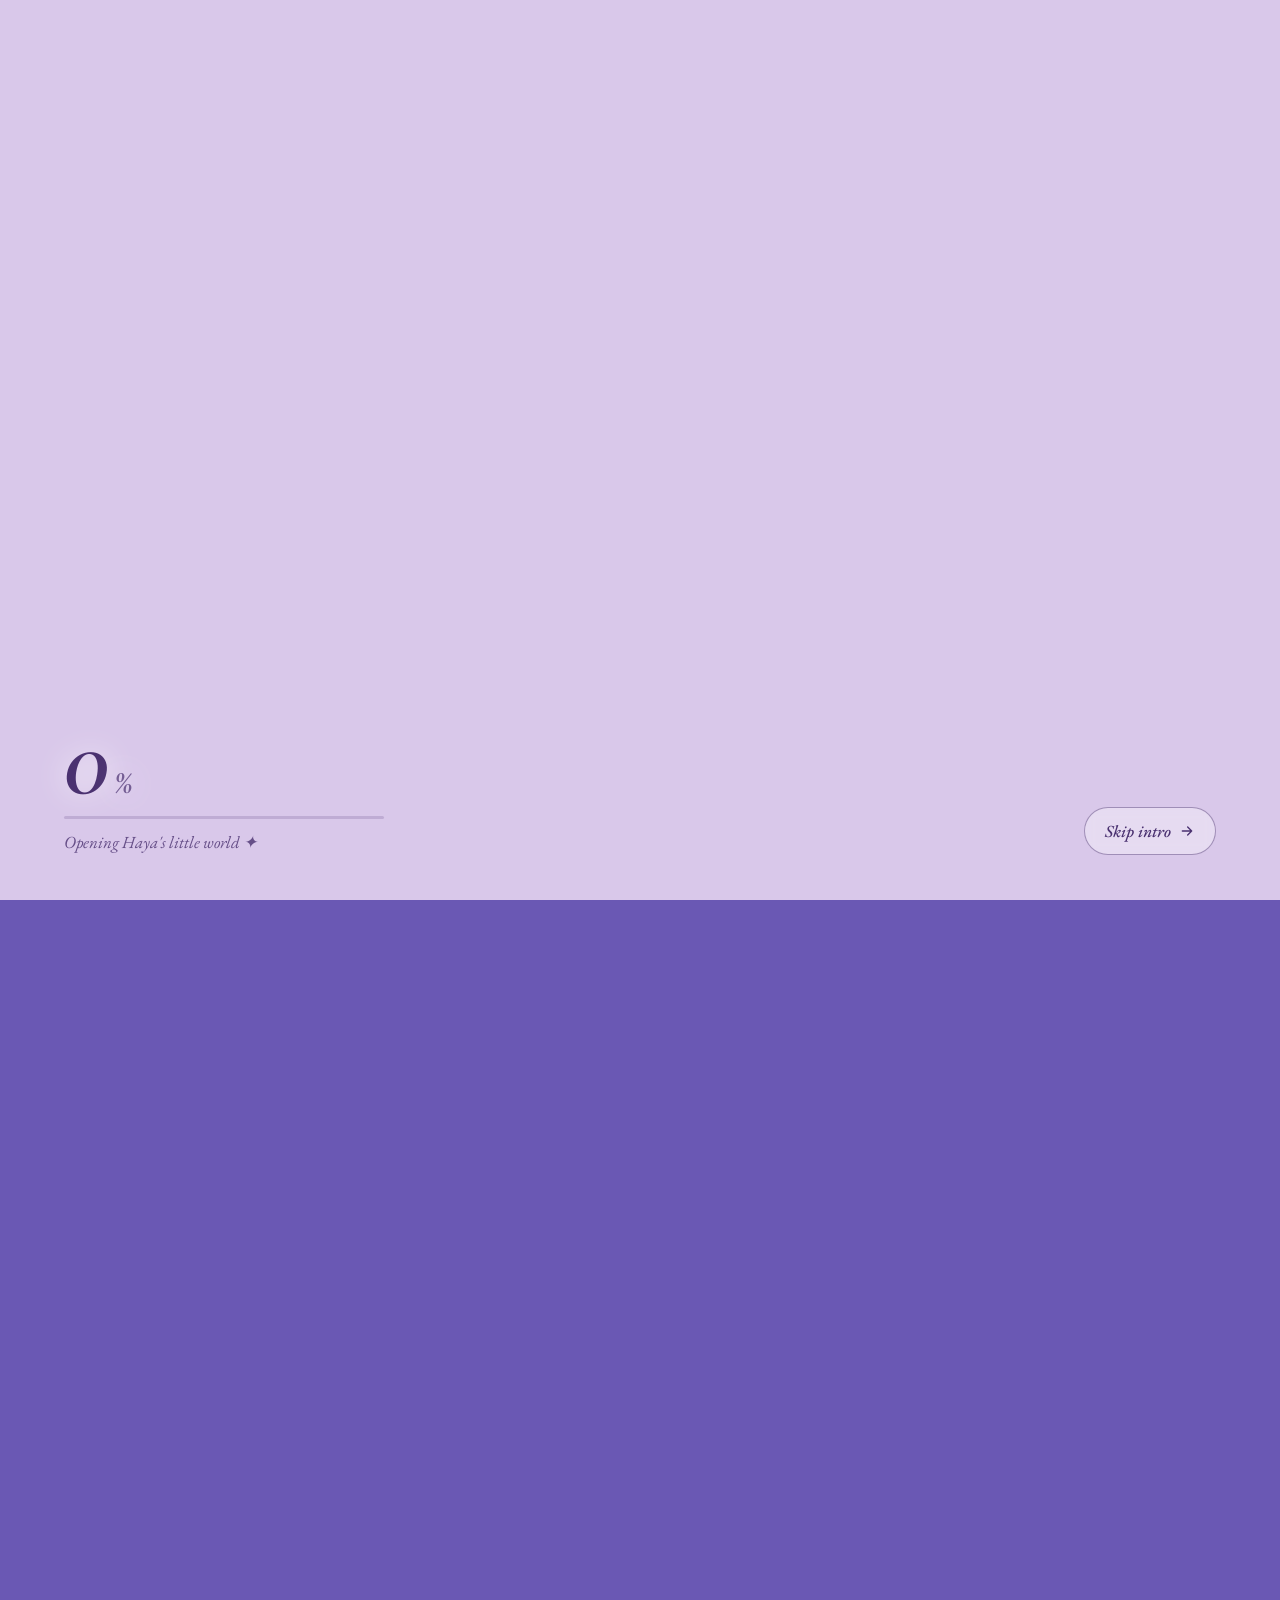
==== index.html @ 0d5bb91d "Add files via upload" ====
<!doctype html>
<html lang="en">
<head>
<meta charset="utf-8">
<meta name="viewport" content="width=device-width, initial-scale=1, viewport-fit=cover">
<title>Haya Hassan — 2D Animator & Visual Storyteller</title>
<meta name="description" content="Portfolio of Haya Hassan, a 2D animator, motion designer and visual storyteller bringing characters and stories to life.">
<meta name="theme-color" content="#6f5fb8">
<meta property="og:title" content="Haya Hassan — 2D Animator & Visual Storyteller">
<meta property="og:description" content="Bringing characters and stories to life.">
<meta property="og:image" content="./media/showreel-poster.jpg">
<link rel="icon" href="data:image/svg+xml,%3Csvg xmlns='http://www.w3.org/2000/svg' viewBox='0 0 100 100'%3E%3Cpath d='M50 4 C54 34 66 46 96 50 C66 54 54 66 50 96 C46 66 34 54 4 50 C34 46 46 34 50 4Z' fill='%236b4fb0' stroke='%23e8b878' stroke-width='5'/%3E%3C/svg%3E">
<link rel="preload" href="./fonts/cormorant-garamond-latin-600-italic.woff2" as="font" type="font/woff2" crossorigin>
<link rel="stylesheet" href="css/style.css">
<script>document.documentElement.classList.add('js');try{if(sessionStorage.getItem('hayaIris')){document.documentElement.classList.add('iris-in')}else{document.documentElement.classList.add('is-loading')}}catch(e){document.documentElement.classList.add('is-loading')}</script>
</head>
<body data-page="home">

<!-- ============ SVG sprite ============ -->
<svg width="0" height="0" style="position:absolute" aria-hidden="true">
  <defs><linearGradient id="gGold" x1="0" y1="0" x2="1" y2="1"><stop offset="0" stop-color="#fff3c9"/><stop offset=".5" stop-color="#f4c978"/><stop offset="1" stop-color="#e79bc4"/></linearGradient></defs>
  <symbol id="i-sparkle" viewBox="0 0 100 100"><path d="M42 6 C46 38 58 50 90 54 C58 58 46 70 42 102 C38 70 26 58 -6 54 C26 50 38 38 42 6Z" fill="url(#gGold)" stroke="#fff" stroke-width="3.5" stroke-linejoin="round" transform="translate(4 -4) scale(.86)"/><path d="M82 4 C83.5 16 87.5 20 100 21.5 C87.5 23 83.5 27 82 39 C80.5 27 76.5 23 64 21.5 C76.5 20 80.5 16 82 4Z" fill="url(#gGold)" stroke="#fff" stroke-width="2.4" stroke-linejoin="round" transform="translate(-8 4) scale(.7)"/><path d="M22 70 C23 78 26 81 34 82 C26 83 23 86 22 94 C21 86 18 83 10 82 C18 81 21 78 22 70Z" fill="url(#gGold)" stroke="#fff" stroke-width="2.4" stroke-linejoin="round" transform="translate(2 -6)"/></symbol>
  <symbol id="i-star4" viewBox="0 0 100 100"><path d="M50 3 C54 34 66 46 97 50 C66 54 54 66 50 97 C46 66 34 54 3 50 C34 46 46 34 50 3Z" stroke-width="5" stroke-linejoin="round"/></symbol>
  <symbol id="i-star" viewBox="0 0 100 100"><polygon points="50,8 61,38 93,38 67,57 77,89 50,70 23,89 33,57 7,38 39,38" stroke-width="6" stroke-linejoin="round"/></symbol>
  <symbol id="i-flower" viewBox="0 0 100 100"><g stroke-width="4" stroke-linejoin="round"><path d="M50 48 C38 30 40 10 50 8 C60 10 62 30 50 48Z"/><path d="M52 50 C70 38 90 40 92 50 C90 60 70 62 52 50Z"/><path d="M50 52 C62 70 60 90 50 92 C40 90 38 70 50 52Z"/><path d="M48 50 C30 62 10 60 8 50 C10 40 30 38 48 50Z"/></g><circle cx="50" cy="50" r="7" fill="#f3b3cf" stroke-width="3"/></symbol>
  <symbol id="i-arrow" viewBox="0 0 24 24"><path d="M5 12h14M13 6l6 6-6 6" fill="none" stroke="currentColor" stroke-width="2" stroke-linecap="round" stroke-linejoin="round"/></symbol>
  <symbol id="i-up" viewBox="0 0 24 24"><path d="M12 19V5M6 11l6-6 6 6" fill="none" stroke="currentColor" stroke-width="2.2" stroke-linecap="round" stroke-linejoin="round"/></symbol>
  <symbol id="i-play" viewBox="0 0 24 24"><path d="M8 5.500v13l11-6.500z" fill="currentColor"/></symbol>
  <symbol id="i-cap" viewBox="0 0 24 24"><path d="M2 9l10-5 10 5-10 5z M6 11.500V16c0 1.500 3 3 6 3s6-1.500 6-3v-4.500 M22 9v6" fill="none" stroke="currentColor" stroke-width="1.700" stroke-linejoin="round" stroke-linecap="round"/><path d="M2 9l10-5 10 5-10 5z" fill="currentColor" opacity=".9"/></symbol>
  <symbol id="i-bag" viewBox="0 0 24 24"><rect x="3" y="7" width="18" height="13" rx="2.500" fill="currentColor"/><path d="M9 7V5.500A1.500 1.500 0 0 1 10.500 4h3A1.500 1.500 0 0 1 15 5.500V7 M3 13h18" fill="none" stroke="#fcefe9" stroke-width="1.400"/></symbol>
  <symbol id="i-mail" viewBox="0 0 24 24"><rect x="3" y="5" width="18" height="14" rx="2.500" fill="currentColor"/><path d="M4 7l8 6 8-6" fill="none" stroke="#fcefe9" stroke-width="1.600" stroke-linecap="round" stroke-linejoin="round"/></symbol>
  <symbol id="i-in" viewBox="0 0 24 24"><rect x="3" y="3" width="18" height="18" rx="3.500" fill="currentColor"/><path d="M8 10.500V17M8 7.500v.1M11.500 17v-6.500M11.500 13c0-1.700 1-2.700 2.500-2.700s2.500 1 2.500 2.700V17" fill="none" stroke="#fcefe9" stroke-width="1.700" stroke-linecap="round"/></symbol>
  <symbol id="i-pin" viewBox="0 0 24 24"><path d="M12 22s7-6.300 7-12a7 7 0 0 0-14 0c0 5.700 7 12 7 12z" fill="currentColor"/><circle cx="12" cy="10" r="2.600" fill="#fcefe9"/></symbol>
  <symbol id="i-heart" viewBox="0 0 24 24"><path d="M12 20s-7.500-4.500-7.500-10A4.300 4.300 0 0 1 12 7.500 4.300 4.300 0 0 1 19.500 10c0 5.500-7.500 10-7.500 10z" fill="none" stroke="currentColor" stroke-width="1.800" stroke-linejoin="round"/></symbol>
  <!-- castle silhouette -->
  <symbol id="castle" viewBox="0 0 420 260">
    <g fill="currentColor">
      <rect x="20" y="170" width="380" height="90"/>
      <rect x="40" y="110" width="34" height="62"/><polygon points="36,112 57,60 78,112"/>
      <rect x="110" y="90" width="44" height="82"/><polygon points="104,92 132,24 160,92"/>
      <rect x="180" y="40" width="58" height="132"/><polygon points="172,42 209,-8 246,42"/><rect x="207" y="-34" width="3" height="30"/>
      <rect x="266" y="82" width="44" height="90"/><polygon points="260,84 288,20 316,84"/>
      <rect x="340" y="120" width="34" height="52"/><polygon points="336,122 357,72 378,122"/>
      <circle cx="209" cy="26" r="9" opacity=".5"/>
    </g>
    <g fill="#000" opacity=".16"><path d="M170 260v-34a22 22 0 0 1 44 0v34z"/><path d="M60 260v-26a14 14 0 0 1 28 0v26z"/><path d="M300 260v-26a14 14 0 0 1 28 0v26z"/><rect x="198" y="70" width="10" height="22" rx="5"/><rect x="124" y="120" width="10" height="20" rx="5"/><rect x="280" y="110" width="10" height="20" rx="5"/></g>
  </symbol>
  <symbol id="island" viewBox="0 0 420 220">
    <g fill="currentColor"><path d="M10 120 Q210 90 410 120 L360 150 Q320 190 270 200 Q250 214 230 210 Q210 222 190 206 Q150 200 120 160 Z"/></g>
    <g fill="#000" opacity=".12"><path d="M60 140 Q130 170 170 210 Q150 190 120 160Z"/></g>
  </symbol>
</svg>

<!-- ============ Intro loader ============ -->
<div class="iris" id="iris" aria-hidden="true"></div>
<div class="loader" id="loader" role="status" aria-live="polite">
  <canvas id="loaderCanvas" aria-hidden="true"></canvas>
  <div class="loader__ui">
    <div class="loader__count"><span id="loaderNum">0</span><small>%</small></div>
    <div class="loader__bar"><i id="loaderBar"></i></div>
    <p class="loader__hint">Opening Haya's little world ✦</p>
  </div>
  <button class="loader__skip" id="loaderSkip" type="button">Skip intro <svg width="16" height="16"><use href="#i-arrow"/></svg></button>
</div>

<!-- cursor system -->
<canvas class="fx" id="fx" aria-hidden="true"></canvas>
<div class="cur" id="cur" aria-hidden="true">
  <div class="cur__bob">
    <img class="cur__img is-on" data-s="normal" src="./cursor/normal.png" alt="">
    <img class="cur__img" data-s="hover" src="./cursor/hover.png" alt="">
    <img class="cur__img" data-s="link" src="./cursor/link.png" alt="">
    <img class="cur__img" data-s="click" src="./cursor/click.png" alt="">
  </div>
  <span class="cur__tag" id="curTag"></span>
</div>
<div class="progress" id="progress" aria-hidden="true"></div>

<!-- ============ Nav ============ -->
<header class="nav" id="nav">
  <a href="#top" class="nav__logo" data-scroll aria-label="Haya — back to top"><svg class="gem" width="26" height="26"><use href="#i-star4"/></svg>Haya<svg class="gem sm" width="12" height="12"><use href="#i-star4"/></svg></a>
  <nav class="nav__links" id="navLinks" aria-label="Main">
    <a href="#process" data-scroll>Behind the Scenes</a>
    <div class="nav__dd"><a href="#work" data-scroll>Work</a><div class="nav__sub"><a href="work.html#2d" data-iris>2D Animation</a><a href="work.html#mg" data-iris>2D / 3D Motion Graphics</a><a href="work.html#3d" data-iris>3D Animation</a><a href="work.html#story" data-iris>Storyboard</a><a href="work.html#concept" data-iris>Concept Art &amp; Illustrations</a><a href="work.html#interior" data-iris>Interior Design</a></div></div>
    <a href="#about" data-scroll>About</a>
    <a href="#skills" data-scroll>Skills</a>
    <a href="#contact" data-scroll>Contact</a>
  </nav>
  <svg class="nav__gem gem" width="30" height="30" aria-hidden="true"><use href="#i-star4"/></svg>
  <button class="nav__burger" id="burger" type="button" aria-label="Open menu" aria-expanded="false" aria-controls="navLinks"><i></i><i></i></button>
</header>

<!-- ============ Sky (page background art) ============ -->
<div class="sky" aria-hidden="true">
  <div class="sky__stars" id="skyStars"></div>
  <div class="sky__cloud c1"></div><div class="sky__cloud c2"></div><div class="sky__cloud c3"></div>
  <svg class="sky__castle k1" data-speed="0.10"><use href="#castle"/></svg>
  <svg class="sky__castle k2" data-speed="0.18"><use href="#castle"/></svg>
</div>

<main id="top">

<!-- ============ HERO ============ -->
<section class="hero" id="hero">
  <div class="hero__sky" aria-hidden="true">
    <svg class="isle i1" data-speed="0.12"><use href="#island"/></svg>
    <svg class="isle i2" data-speed="0.2"><use href="#island"/></svg>
    <svg class="isle-castle ic1" data-speed="0.12"><use href="#castle"/></svg>
  </div>
  <div class="hero__stage" id="stage">
    <canvas id="loopCanvas" aria-hidden="true"></canvas>
    <!-- orbit ring around the orb -->
    <svg class="orbit" viewBox="0 0 400 400" aria-hidden="true">
      <defs><linearGradient id="og" x1="0" x2="1"><stop offset="0" stop-color="#f7d9a6" stop-opacity="0"/><stop offset=".5" stop-color="#f7d9a6"/><stop offset="1" stop-color="#f3b3cf" stop-opacity=".2"/></linearGradient></defs>
      <g transform="rotate(-22 200 200)">
        <ellipse cx="200" cy="200" rx="190" ry="62" fill="none" stroke="url(#og)" stroke-width="2.200"/>
        <ellipse cx="200" cy="200" rx="176" ry="54" fill="none" stroke="#f7d9a6" stroke-opacity=".35" stroke-width="1"/>
        <g class="orbit__star"><use href="#i-star4" width="22" height="22" x="-11" y="-11" fill="#fff3d6" stroke="#e8b878"/><animateMotion dur="9s" repeatCount="indefinite" path="M390,200 A190,62 0 1,1 10,200 A190,62 0 1,1 390,200Z"/></g>
        <g class="orbit__star"><use href="#i-star4" width="14" height="14" x="-7" y="-7" fill="#f3b3cf" stroke="#fff"/><animateMotion dur="9s" begin="-4.5s" repeatCount="indefinite" path="M390,200 A190,62 0 1,1 10,200 A190,62 0 1,1 390,200Z"/></g>
      </g>
    </svg>
    <div class="hero__orbtext">
      <h1 class="hero__title" aria-label="Haya Hassan">
        <span class="line" aria-hidden="true"><span class="chars">Haya</span></span>
        <span class="line" aria-hidden="true"><span class="chars">Hassan</span></span>
      </h1>
      <p class="hero__role" data-hero><span>2D ANIMATION &amp;<br>VISUAL STORYTELLER</span></p>
    </div>
  </div>
  <div class="wrap hero__foot">
    <p class="hero__tag" data-hero>Bringing characters<br>and stories to life <svg class="heart" width="20" height="20"><use href="#i-heart"/></svg></p>
    <button class="btn btn--dark" id="reelBtn" data-reel type="button" data-hero data-magnetic><span class="btn__ico"><svg width="16" height="16"><use href="#i-play"/></svg></span><span>Watch My Showreel</span></button>
  </div>
</section>

<!-- ============ CLOUD PANEL: work / about / skills / process ============ -->
<div class="panel" id="panel">
<div class="panel__edge panel__edge--top" aria-hidden="true"></div>

<!-- BEHIND THE SCENES -->
<section class="sec process" id="process">
  <div class="wrap process__grid">
    <div class="compare-wrap" data-reveal="left">
      <div class="compare" id="compare" role="group" aria-label="Key drawings compared with the final animation">
        <video id="genkaVideo" src="./media/genka.mp4" muted loop playsinline preload="auto"></video>
        <video id="finalVideo" class="compare__final" src="./media/final.mp4" muted loop playsinline preload="auto" aria-hidden="true"></video>
        <span class="compare__tag l">Key drawings</span><span class="compare__tag r">Final animation</span>
        <div class="compare__handle" id="handle" role="slider" tabindex="0" aria-label="Reveal slider" aria-valuemin="0" aria-valuemax="100" aria-valuenow="50"><i></i><svg width="22" height="22" class="gem"><use href="#i-star4"/></svg></div>
      </div>
      <span class="compare__hint">Drag to compare ✦</span>
    </div>
    <div class="process__body">
      <span class="num" data-reveal>I · Process</span>
      <h2 class="h2" data-split>Behind<br>the Scenes</h2>
      <p class="note" data-reveal>From sketches<br>to final animation!</p>
      <button class="btn btn--dark" id="reelBtn2" data-reel type="button" data-reveal data-magnetic><span class="btn__ico"><svg width="16" height="16"><use href="#i-play"/></svg></span><span>Watch My Showreel</span></button>
    </div>
  </div>
</section>

<div class="divider" aria-hidden="true"><i></i><svg width="22" height="22" class="gem"><use href="#i-star4"/></svg><i></i></div>

<!-- WORKED WITH -->
<section class="logos" id="clients" aria-label="Clients and studios I have worked with">
  <p class="logos__title" data-reveal><svg class="gem" width="18" height="18"><use href="#i-star4"/></svg> Worked with <svg class="gem" width="18" height="18"><use href="#i-star4"/></svg></p>
  <div class="logos__rail" id="logoRail">
    <ul class="logos__track" id="logoTrack">
      <li class="lg"><img src="./logos/alex.webp" alt="Alexandria University" width="360" height="154"></li>
      <li class="lg lg--dark"><img src="./logos/nutshell.webp" alt="Nutshell Studios" width="350" height="94"></li>
      <li class="lg"><img src="./logos/kuwait.webp" alt="Kuwait University" width="118" height="200"></li>
      <li class="lg"><img src="./logos/eru.webp" alt="Egyptian Russian University" width="187" height="200"></li>
      <li class="lg"><img src="./logos/stc.webp" alt="stc tv" width="354" height="123"></li>
      <li class="lg"><img src="./logos/hassan.webp" alt="حسان وإخوانه" width="294" height="200"></li>
      <li class="lg lg--txt"><span>and many more</span><svg class="gem" width="20" height="20"><use href="#i-star4"/></svg></li>
    </ul>
  </div>
</section>

<!-- WORK -->
<section class="sec work" id="work">
  <div class="wrap">
    <div class="sec__head">
      <span class="num" data-reveal>II · Work</span>
      <h2 class="h2" data-split>Work</h2>
      <p class="note" data-reveal>Pick a category to explore.</p>
    </div>
    <div class="cards" id="cards"></div>
    <div class="cards__more"><a href="work.html" class="btn btn--dark" data-iris data-magnetic><span>View All Work</span><svg width="18" height="18"><use href="#i-arrow"/></svg></a></div>
  </div>
</section>

<div class="divider" aria-hidden="true"><i></i><svg width="22" height="22" class="gem"><use href="#i-star4"/></svg><i></i></div>

<!-- ABOUT -->
<section class="sec about" id="about">
  <div class="wrap about__grid">
    <div class="about__body">
      <span class="num" data-reveal>III · About</span>
      <h2 class="h2" data-split>About Me</h2>
      <p class="lead" data-reveal>Hi! I'm Haya Hassan, a 2D animator and visual storyteller based in Alexandria, Egypt. I love bringing characters, emotions, and stories to life through animation — especially children's educational animation. <svg class="heart" width="18" height="18"><use href="#i-heart"/></svg></p>
      <div class="stats" data-reveal>
        <div><b data-count="5" data-suffix="+">0</b><span>years of animation &amp; motion work</span></div>
        <div><b data-count="5">0</b><span>countries worked with</span></div>
        <div><b data-count="1" data-prefix="#">0</b><span>in my animation diploma class</span></div>
      </div>
      <a href="#contact" class="link" data-scroll data-reveal>Learn More <svg width="18" height="18"><use href="#i-arrow"/></svg></a>
    </div>
    <aside class="paper" data-reveal="right">
      <div class="paper__row"><svg width="34" height="34" class="ico"><use href="#i-cap"/></svg><div><h3>Education</h3><p>2D Animation &amp; Motion Graphics Diploma, ITI<br>B.A. Interior Architecture, Alexandria University</p></div></div>
      <div class="paper__row"><svg width="34" height="34" class="ico"><use href="#i-bag"/></svg><div><h3>Experience</h3><p>2D Animator &amp; Motion Designer<br>Egypt · KSA · UAE · Kuwait · Oman</p></div></div>
    </aside>
  </div>
</section>

<div class="divider" aria-hidden="true"><i></i><svg width="22" height="22" class="gem"><use href="#i-star4"/></svg><i></i></div>

<!-- SKILLS -->
<section class="sec skills" id="skills">
  <div class="wrap skills__grid">
    <div class="skills__list">
      <span class="num" data-reveal>IV · Skills</span>
      <h2 class="h2" data-split>Animation<br>Skills</h2>
      <ul>
        <li data-reveal><svg class="star"><use href="#i-star"/></svg>2D Character Animation</li>
        <li data-reveal><svg class="star"><use href="#i-star"/></svg>Frame-by-frame Animation</li>
        <li data-reveal><svg class="star"><use href="#i-star"/></svg>Cutout Animation</li>
        <li data-reveal><svg class="star"><use href="#i-star"/></svg>Motion Graphics</li>
        <li data-reveal><svg class="star"><use href="#i-star"/></svg>Visual Storytelling</li>
        <li data-reveal><svg class="star"><use href="#i-star"/></svg>Storyboarding</li>
      </ul>
    </div>
    <div class="soft">
      <h3 class="h3" data-reveal><svg class="gem" width="18" height="18"><use href="#i-star4"/></svg> Software Proficiency</h3>
      <div class="bar" data-pct="90" data-reveal><div><p>Toon Boom Harmony<b>0%</b></p><i><u></u></i></div></div>
      <div class="bar" data-pct="85" data-reveal><div><p>Adobe After Effects<b>0%</b></p><i><u></u></i></div></div>
      <div class="bar" data-pct="90" data-reveal><div><p>Adobe Photoshop<b>0%</b></p><i><u></u></i></div></div>
      <div class="bar" data-pct="85" data-reveal><div><p>Clip Studio Paint<b>0%</b></p><i><u></u></i></div></div>
      <div class="bar" data-pct="80" data-reveal><div><p>Moho<b>0%</b></p><i><u></u></i></div></div>
      <div class="bar" data-pct="75" data-reveal><div><p>Blender<b>0%</b></p><i><u></u></i></div></div>
      <div class="bar" data-pct="70" data-reveal><div><p>Cinema 4D<b>0%</b></p><i><u></u></i></div></div>
    </div>
  </div>
</section>

<div class="panel__edge panel__edge--bot" aria-hidden="true"></div>
</div>

<!-- ============ CONTACT ============ -->
<section class="sec contact" id="contact">
  <svg class="sky__castle k3" data-speed="0.12" aria-hidden="true"><use href="#castle"/></svg>
  <svg class="sky__castle k4" data-speed="0.2" aria-hidden="true"><use href="#castle"/></svg>
  <div class="wrap contact__grid">
    <div class="contact__body">
      <span class="num num--lt" data-reveal>V · Contact</span>
      <h2 class="h2 h2--xl" data-split>Let's Create<br>Together! <svg class="heart" width="44" height="44"><use href="#i-heart"/></svg></h2>
      <ul class="contact__list">
        <li data-reveal><svg width="24" height="24"><use href="#i-mail"/></svg><a href="mailto:hayahassanmahrous@gmail.com" id="mailLink" data-cursor="Copy">hayahassanmahrous@gmail.com</a></li>
        <li data-reveal><svg width="24" height="24"><use href="#i-in"/></svg><a href="https://www.linkedin.com/in/haya-hassan-b14b651a8/" target="_blank" rel="noopener">linkedin.com/in/haya-hassan</a></li>
        <li data-reveal><svg width="24" height="24"><use href="#i-pin"/></svg><span>Alexandria, Egypt · <em id="clock">--:--</em></span></li>
      </ul>
      <a href="mailto:hayahassanmahrous@gmail.com" class="btn btn--dark" data-reveal data-magnetic><span>Get in Touch</span><svg width="18" height="18"><use href="#i-arrow"/></svg></a>
    </div>
  </div>
  <footer class="foot">
    <div class="foot__row"><span>© 2026 Haya Hassan</span><button type="button" id="toTop" class="foot__top" aria-label="Back to top"><svg width="22" height="22"><use href="#i-up"/></svg></button></div>
  </footer>
</section>

</main>

<!-- ============ Modal ============ -->
<div class="modal" id="modal" role="dialog" aria-modal="true" aria-label="Viewer" hidden>
  <button class="modal__close" id="modalClose" type="button" aria-label="Close">✕</button>
  <div class="modal__stage" id="modalStage"></div>
  <p class="modal__cap" id="modalCap"></p>
</div>
<div class="toast" id="toast" role="status" aria-live="polite"></div>

<script src="./vendor/gsap.min.js"></script>
<script src="./vendor/ScrollTrigger.min.js"></script>
<script src="./vendor/lenis.min.js"></script>
<script src="js/data.js"></script>
<script src="js/main.js"></script>
<script src="js/music.js"></script>
</body>
</html>
---- css/style.css ----
/* ============================================================
   Haya Hassan — portfolio · celestial purple
   ============================================================ */
@font-face{font-family:"Cormorant Garamond";font-weight:500;font-style:normal;src:url(../fonts/cormorant-garamond-latin-500-normal.woff2) format("woff2");font-display:swap}
@font-face{font-family:"Cormorant Garamond";font-weight:500;font-style:italic;src:url(../fonts/cormorant-garamond-latin-500-italic.woff2) format("woff2");font-display:swap}
@font-face{font-family:"Cormorant Garamond";font-weight:600;font-style:normal;src:url(../fonts/cormorant-garamond-latin-600-normal.woff2) format("woff2");font-display:swap}
@font-face{font-family:"Cormorant Garamond";font-weight:600;font-style:italic;src:url(../fonts/cormorant-garamond-latin-600-italic.woff2) format("woff2");font-display:swap}
@font-face{font-family:"Cormorant Garamond";font-weight:700;font-style:normal;src:url(../fonts/cormorant-garamond-latin-700-normal.woff2) format("woff2");font-display:swap}
@font-face{font-family:"Cormorant Garamond";font-weight:700;font-style:italic;src:url(../fonts/cormorant-garamond-latin-700-italic.woff2) format("woff2");font-display:swap}
@font-face{font-family:"EB Garamond";font-weight:400;font-style:normal;src:url(../fonts/eb-garamond-latin-400-normal.woff2) format("woff2");font-display:swap}
@font-face{font-family:"EB Garamond";font-weight:400;font-style:italic;src:url(../fonts/eb-garamond-latin-400-italic.woff2) format("woff2");font-display:swap}
@font-face{font-family:"EB Garamond";font-weight:500;font-style:normal;src:url(../fonts/eb-garamond-latin-500-normal.woff2) format("woff2");font-display:swap}
@font-face{font-family:"EB Garamond";font-weight:500;font-style:italic;src:url(../fonts/eb-garamond-latin-500-italic.woff2) format("woff2");font-display:swap}

:root{
  --ink:#4a3170; --ink2:#6f58a3; --lav:#b9a2e8; --lav2:#e2d6f6;
  --panel:#fcefe9; --pink:#f3b3cf; --rose:#d86fa3; --gold:#e8b878; --gold2:#f7d9a6;
  --sky1:#6a58b4; --sky2:#8e77cf; --sky3:#c3a3e2; --sky4:#f0c4d8;
  --f-display:"Cormorant Garamond","Palatino Linotype",Georgia,serif;
  --f-body:"EB Garamond","Palatino Linotype",Georgia,serif;
  --ease:cubic-bezier(.22,1,.36,1);
  --gut:clamp(20px,5vw,72px);
}
*,*::before,*::after{box-sizing:border-box}
html{-webkit-text-size-adjust:100%;overflow-x:clip}
html.lenis,html.lenis body{height:auto}
.lenis.lenis-smooth{scroll-behavior:auto!important}
.lenis.lenis-stopped{overflow:hidden}
html.is-loading,html.is-loading body{overflow:hidden;height:100%}
body{position:relative;margin:0;color:var(--ink);font-family:var(--f-body);font-size:clamp(18px,1.25vw,21px);line-height:1.55;background:var(--sky1);overflow-x:clip}
/* soft film grain */
body::after{content:"";position:fixed;inset:0;z-index:90;pointer-events:none;opacity:.25;mix-blend-mode:soft-light;
  background-image:url("data:image/svg+xml;utf8,<svg xmlns='http://www.w3.org/2000/svg' width='200' height='200'><filter id='n'><feTurbulence type='fractalNoise' baseFrequency='.9' numOctaves='2' stitchTiles='stitch'/><feColorMatrix values='0 0 0 0 1  0 0 0 0 1  0 0 0 0 1  0 0 0 .5 0'/></filter><rect width='100%' height='100%' filter='url(%23n)'/></svg>")}
img{max-width:100%;display:block}
a{color:inherit}
button{font:inherit;color:inherit;background:none;border:0;padding:0;cursor:pointer}
::selection{background:var(--rose);color:#fff}
:focus-visible{outline:3px solid var(--rose);outline-offset:4px;border-radius:8px}
svg{display:block}
.wrap{width:min(1320px,100% - var(--gut)*2);margin-inline:auto;position:relative}
.gem{fill:#6b4fb0;stroke:var(--gold);stroke-width:5}
.star{fill:var(--gold);stroke:#b98649;stroke-width:5}

/* ---------------- loader ---------------- */
.loader{position:fixed;inset:0;z-index:200;background:#d9c8ea;color:var(--ink);display:grid;place-items:center;overflow:hidden}
.loader canvas{position:absolute;inset:0;width:100%;height:100%;transform-origin:50% 55%}
.loader__ui{position:absolute;left:var(--gut);bottom:clamp(24px,5vh,56px);display:grid;gap:10px;width:min(320px,60vw);transition:opacity .5s}
.loader__count{font-family:var(--f-display);font-style:italic;font-weight:600;font-size:clamp(54px,8vw,110px);line-height:.9;color:var(--ink);text-shadow:0 0 30px rgba(255,255,255,.9)}
.loader__count small{font-size:.35em;margin-left:4px;opacity:.7}
.loader__bar{height:3px;border-radius:3px;background:rgba(74,49,112,.18);overflow:hidden}
.loader__bar i{display:block;height:100%;width:0;background:linear-gradient(90deg,var(--lav),var(--gold),var(--pink))}
.loader__hint{margin:0;font-style:italic;font-size:17px;opacity:.8}
.loader__skip{position:absolute;right:var(--gut);bottom:clamp(24px,5vh,56px);display:flex;gap:8px;align-items:center;padding:10px 20px;border:1.5px solid rgba(74,49,112,.45);border-radius:99px;font-weight:500;font-style:italic;font-size:17px;backdrop-filter:blur(6px);background:rgba(255,255,255,.35);transition:.3s}
.loader__skip:hover{background:var(--ink);color:#fff}
.loader.is-playing .loader__ui{opacity:0}

/* ---------------- custom cursor (sprites from your cursor board) ---------------- */
.fx{position:fixed;inset:0;width:100%;height:100%;z-index:297;pointer-events:none;display:none}
.cur{position:fixed;left:0;top:0;z-index:300;pointer-events:none;display:none;will-change:transform}
.has-cursor .cur,.has-cursor .fx{display:block}
html.has-cursor,.has-cursor *{cursor:none!important}
.cur__bob{position:relative;width:0;height:0;animation:curbob 3.2s ease-in-out infinite}
@keyframes curbob{50%{translate:0 -4px}}
.cur__img{position:absolute;left:0;top:0;width:calc(var(--w,84px) * var(--k,1));height:auto;max-width:none;opacity:0;transform-origin:var(--hx,40%) var(--hy,50%);
  translate:calc(var(--hx,40%) * -1) calc(var(--hy,50%) * -1);scale:.7;transition:opacity .22s,scale .35s var(--ease);filter:drop-shadow(0 4px 10px rgba(80,40,160,.45))}
.cur__img.is-on{opacity:1;scale:1}
.cur__tag{position:absolute;left:34px;top:22px;padding:4px 14px;border-radius:99px;background:var(--ink);color:#fff;font-style:italic;font-size:16px;white-space:nowrap;opacity:0;scale:.6;transform-origin:left top;transition:.3s var(--ease)}
.cur__tag.is-on{opacity:1;scale:1}
.burst{position:fixed;z-index:298;pointer-events:none;width:200px;height:auto;filter:drop-shadow(0 0 10px rgba(120,80,220,.7))}
.progress{position:fixed;left:0;top:0;height:3px;width:100%;z-index:80;background:linear-gradient(90deg,var(--lav),var(--gold),var(--pink));transform-origin:left;transform:scaleX(0)}

/* ---------------- nav ---------------- */
.nav{position:fixed;z-index:70;top:14px;left:0;right:0;margin-inline:auto;width:min(1320px,100% - var(--gut)*2);display:flex;align-items:center;justify-content:space-between;gap:20px;
  padding:8px 20px;border-radius:99px;transition:transform .6s var(--ease),background .4s,box-shadow .4s,backdrop-filter .4s;color:#fff}
.nav.is-solid{background:rgba(88,66,150,.62);backdrop-filter:blur(14px) saturate(1.3);-webkit-backdrop-filter:blur(14px) saturate(1.3);box-shadow:0 10px 34px -12px rgba(40,20,90,.55),inset 0 0 0 1px rgba(255,255,255,.14)}
.nav.is-hidden{transform:translateY(-140%)}
.nav__logo{font-family:var(--f-display);font-style:italic;font-weight:600;font-size:34px;line-height:1;text-decoration:none;display:flex;align-items:center;gap:8px}
.nav__logo .gem{fill:var(--gold2);stroke:#fff;stroke-width:4;transition:rotate .8s var(--ease)}
.nav__logo:hover .gem{rotate:180deg}
.nav__logo .sm{margin-top:-14px}
.nav__links{display:flex;gap:4px;margin-left:auto}
.nav__links a{font-family:var(--f-display);font-weight:600;font-size:19px;text-decoration:none;padding:6px 16px;border-radius:99px;position:relative;transition:background .3s,color .3s}
.nav__links a::after{content:"";position:absolute;left:50%;bottom:-2px;width:5px;height:5px;margin-left:-2.500px;border-radius:50%;background:var(--gold2);scale:0;transition:scale .4s var(--ease)}
.nav__links a:hover::after,.nav__links a.is-active::after{scale:1}
.nav__gem{fill:var(--gold2);stroke:#fff;stroke-width:4;animation:spin 14s linear infinite}
@keyframes spin{to{rotate:360deg}}
.nav__burger{display:none;width:44px;height:44px;border-radius:50%;background:rgba(255,255,255,.2);place-content:center;gap:6px}
.nav__burger i{display:block;width:20px;height:2px;background:#fff;border-radius:2px;transition:.4s var(--ease)}
.nav__burger[aria-expanded=true] i:first-child{transform:translateY(4px) rotate(45deg)}
.nav__burger[aria-expanded=true] i:last-child{transform:translateY(-4px) rotate(-45deg)}

/* ---------------- sky ---------------- */
.sky{position:absolute;inset:0;z-index:-1;overflow:hidden;pointer-events:none;
  background:linear-gradient(180deg,var(--sky1) 0,#7e69c4 22%,var(--sky2) 42%,var(--sky3) 70%,var(--sky4) 100%)}
.sky__stars i{position:absolute;display:block;width:var(--s);height:var(--s);background:#fff;opacity:.0;
  clip-path:polygon(50% 0,58% 42%,100% 50%,58% 58%,50% 100%,42% 58%,0 50%,42% 42%);animation:tw var(--d) ease-in-out infinite;animation-delay:var(--dl)}
@keyframes tw{0%,100%{opacity:.05;scale:.6}50%{opacity:.95;scale:1.1}}
.sky__cloud{position:absolute;border-radius:50%;filter:blur(46px);opacity:.55;background:#f6d6ec;animation:drift 40s ease-in-out infinite alternate}
.sky__cloud.c1{width:620px;height:240px;left:-8%;top:8%}
.sky__cloud.c2{width:760px;height:260px;right:-12%;top:34%;background:#d8c4f4;animation-duration:55s}
.sky__cloud.c3{width:700px;height:260px;left:-10%;top:62%;background:#f6cfe3;animation-duration:48s}
@keyframes drift{to{translate:80px 20px}}
.sky__castle{position:absolute;color:rgba(106,84,176,.28);width:340px;height:210px}
.sky__castle.k1{left:-30px;top:900px}.sky__castle.k2{right:-40px;top:2600px;width:420px;height:260px}

/* ---------------- type / shared ---------------- */
.num{display:inline-block;font-style:italic;font-size:18px;letter-spacing:.06em;color:var(--rose);margin-bottom:2px}
.num--lt{color:var(--ink)}
.h2{font-family:var(--f-display);font-style:italic;font-weight:600;font-size:clamp(52px,7vw,104px);line-height:1;margin:0;color:var(--ink);letter-spacing:-.01em;display:flex;align-items:center;gap:.22em;flex-wrap:wrap}
.h2 .gem.lg{flex:none;width:.52em;height:.52em;margin-top:.08em;animation:spin 18s linear infinite}
.h2--xl{font-size:clamp(58px,8.2vw,124px);color:#fff;text-shadow:0 4px 30px rgba(74,49,112,.35)}
.h3{font-family:var(--f-display);font-weight:700;font-size:24px;margin:0 0 20px;color:var(--ink);display:flex;gap:8px;align-items:center}
.lead{max-width:48ch;font-size:clamp(19px,1.5vw,23px)}
.note{font-style:italic;font-size:clamp(21px,1.9vw,28px);line-height:1.25;color:var(--ink2);margin:14px 0 0;font-family:var(--f-display);font-weight:500}
.heart{display:inline-block;color:var(--rose);vertical-align:-3px}
.word{display:inline-block;will-change:transform}
.btn{display:inline-flex;align-items:center;gap:12px;font-family:var(--f-display);font-weight:700;font-size:20px;text-decoration:none;color:#fff;background:linear-gradient(180deg,#5d4296,#3f2a6d);padding:14px 30px;border-radius:99px;
  box-shadow:0 14px 28px -12px rgba(50,25,110,.8),inset 0 0 0 1px rgba(232,184,120,.55);position:relative;overflow:hidden;isolation:isolate;transition:box-shadow .4s}
.btn::before{content:"";position:absolute;inset:0;background:linear-gradient(180deg,#b685e8,#8b62d1);translate:0 101%;border-radius:50% 50% 0 0/40% 40% 0 0;transition:translate .5s var(--ease),border-radius .5s var(--ease);z-index:-1}
.btn:hover::before{translate:0 0;border-radius:0}
.btn:hover{box-shadow:0 18px 34px -10px rgba(139,98,209,.8),inset 0 0 0 1px rgba(247,217,166,.9)}
.btn svg{transition:translate .4s var(--ease)}
.btn:hover svg{translate:4px 0}
.btn__ico{display:grid;place-items:center;width:30px;height:30px;border-radius:50%;background:var(--gold);color:#3f2a6d}
.btn__ico svg{translate:1px 0}
.link{display:inline-flex;gap:8px;align-items:center;font-family:var(--f-display);font-weight:700;font-size:21px;text-decoration:none;position:relative;margin-top:20px}
.link::after{content:"";position:absolute;left:0;right:26px;bottom:-2px;height:1.5px;background:var(--ink);transform-origin:left;transition:transform .5s var(--ease)}
.link:hover::after{transform:scaleX(.25)}
.js:not(.no-gsap) [data-reveal]{opacity:0}
.js:not(.no-gsap) [data-hero]{opacity:0}

/* ---------------- hero ---------------- */
.hero{position:relative;height:100svh;min-height:600px;overflow:clip}
.hero__sky .isle{position:absolute;color:rgba(212,190,246,.55);width:260px;height:140px}
.hero__sky .i1{left:-2%;top:22%}.hero__sky .i2{left:1%;top:60%;width:160px;height:88px;color:rgba(212,190,246,.4)}
.hero__sky .isle-castle{position:absolute;left:1.5%;top:12.5%;width:170px;height:104px;color:rgba(130,104,200,.55)}
/* full-bleed stage: JS sets --ox/--oy (frame offset) and --u (1% of frame width) so the orb text tracks the art */
.hero__stage{position:absolute;inset:0;--ox:0px;--oy:0px;--u:14px}
.hero__stage canvas{position:absolute;inset:0;width:100%;height:100%}
.orbit{position:absolute;left:calc(var(--ox) + var(--u) * 33.2);top:calc(var(--oy) + var(--u) * 19.29);width:calc(var(--u) * 68);height:calc(var(--u) * 68);translate:-50% -50%;pointer-events:none;overflow:visible}
.orbit__star{filter:drop-shadow(0 0 4px rgba(255,230,170,.9))}
.hero__orbtext{position:absolute;left:calc(var(--ox) + var(--u) * 33.2);top:calc(var(--oy) + var(--u) * 19.29);translate:-50% -50%;width:calc(var(--u) * 34);text-align:center;color:#fff;z-index:3}
.hero__title{margin:0;font-family:var(--f-display);font-weight:500;font-size:calc(var(--u) * 9.4);line-height:.88;letter-spacing:-.01em;text-shadow:0 0 calc(var(--u) * .6) rgba(255,255,255,.9),0 0 calc(var(--u) * 2.4) rgba(214,160,255,.95),0 calc(var(--u) * .3) calc(var(--u) * 1.4) rgba(60,20,110,.55)}
.hero__title .line{display:block}
.hero__title .ch{display:inline-block;will-change:transform}
.hero__role{margin:calc(var(--u) * 1.4) 0 0;font-family:var(--f-display);font-weight:600;font-size:max(13px,calc(var(--u) * 1.65));letter-spacing:.14em;line-height:1.35;color:#fff;text-shadow:0 0 calc(var(--u) * 1.4) rgba(60,20,110,.8)}
.hero__foot{position:absolute;left:0;right:0;bottom:calc(clamp(70px,9vw,150px) + clamp(14px,2.4vw,40px));display:flex;align-items:center;gap:clamp(20px,3vw,48px);flex-wrap:wrap;z-index:6;margin-inline:auto}
.hero::after{content:"";position:absolute;left:0;right:0;bottom:0;height:42%;background:linear-gradient(transparent,rgba(58,34,112,.38));pointer-events:none;z-index:2}
.hero__tag{margin:0;font-family:var(--f-display);font-style:italic;font-weight:500;font-size:clamp(26px,2.8vw,40px);line-height:1.12;color:#fff;text-shadow:0 2px 20px rgba(74,49,112,.6)}
.hero__tag .heart{color:var(--pink)}

/* ---------------- cloud panel ---------------- */
.panel{position:relative;background:var(--panel);margin-top:0;z-index:4}
.panel::before{content:"";position:absolute;inset:0;pointer-events:none;
  background:radial-gradient(700px 420px at 12% 6%,rgba(226,214,246,.8),transparent 70%),radial-gradient(800px 480px at 95% 38%,rgba(243,179,207,.28),transparent 70%),radial-gradient(800px 520px at 5% 70%,rgba(226,214,246,.8),transparent 70%),radial-gradient(900px 500px at 92% 96%,rgba(243,179,207,.3),transparent 70%)}
.panel__edge{position:absolute;left:-1%;width:102%;height:clamp(70px,9vw,150px);background:url(../img/cloud-edge-a.svg) center bottom/100% 100% no-repeat;pointer-events:none}
.panel__edge--top{top:calc(clamp(70px,9vw,150px) * -1 + 1px)}
.panel__edge--bot{bottom:calc(clamp(70px,9vw,150px) * -1 + 1px);scale:-1 -1;background-image:url(../img/cloud-edge-b.svg)}
.panel>*{position:relative}
.panel>.panel__edge{position:absolute}
.sec{position:relative;padding:clamp(60px,7vw,110px) 0}
.divider{display:flex;align-items:center;gap:18px;width:min(900px,80%);margin:0 auto;opacity:.9}
.divider i{flex:1;height:1px;background:linear-gradient(90deg,transparent,var(--gold),transparent)}

/* ---------------- worked with (marquee) ---------------- */
.logos{position:relative;padding:clamp(30px,4vw,60px) 0 clamp(20px,3vw,40px);overflow:hidden}
.logos__title{display:flex;justify-content:center;align-items:center;gap:12px;margin:0 0 clamp(18px,2.4vw,34px);font-family:var(--f-display);font-style:italic;font-weight:600;font-size:clamp(26px,2.6vw,38px);color:var(--ink)}
.logos__rail{position:relative;-webkit-mask-image:linear-gradient(90deg,transparent,#000 9%,#000 91%,transparent);mask-image:linear-gradient(90deg,transparent,#000 9%,#000 91%,transparent)}
.logos__track{display:flex;gap:clamp(16px,2vw,28px);list-style:none;margin:0;padding:10px 0 18px;width:max-content;will-change:transform}
.lg{flex:none;display:grid;place-items:center;height:clamp(78px,7vw,104px);min-width:clamp(120px,11vw,170px);padding:0 clamp(18px,2vw,30px);border-radius:20px;background:#fff;
  box-shadow:0 0 0 1.5px rgba(232,184,120,.7),0 14px 24px -14px rgba(74,49,112,.5);transition:translate .5s var(--ease),box-shadow .4s}
.lg img{height:clamp(44px,4.4vw,64px);width:auto;max-width:200px;object-fit:contain;filter:grayscale(1) opacity(.72);transition:filter .5s}
.lg:hover{translate:0 -6px;box-shadow:0 0 0 1.5px var(--gold),0 22px 30px -14px rgba(111,88,163,.7)}
.lg:hover img{filter:none}
.lg--dark{background:#000;padding:0 clamp(16px,1.6vw,24px)}
.lg--dark img{filter:opacity(.85)}
.lg--txt{gap:10px;background:linear-gradient(180deg,#5d4296,#3f2a6d);color:#fff;font-family:var(--f-display);font-style:italic;font-weight:600;font-size:clamp(20px,1.8vw,26px);white-space:nowrap}
.lg--txt .gem{fill:var(--gold2);stroke:#fff;stroke-width:4}

/* ---------------- work ---------------- */
.sec__head{margin-bottom:clamp(26px,4vw,56px)}
.cards{display:grid;grid-template-columns:repeat(3,1fr);gap:clamp(22px,3vw,48px) clamp(16px,2.4vw,36px);align-items:start}
.card{display:block;text-align:left;perspective:1000px;position:relative;rotate:var(--rot,0deg);translate:var(--tx,0) var(--ty,0);transition:rotate .6s var(--ease)}
.card:nth-child(4n+1){--rot:-1.8deg}.card:nth-child(4n+2){--rot:1.6deg;--ty:clamp(10px,2.4vw,34px)}.card:nth-child(4n+3){--rot:-1deg}.card:nth-child(4n){--rot:2.2deg;--ty:clamp(6px,1.6vw,22px)}
.card:hover{rotate:0deg;z-index:5}
.card__in{display:block;position:relative;background:#fffaf6;padding:clamp(8px,1vw,12px) clamp(8px,1vw,12px) 0;border-radius:10px;
  box-shadow:0 0 0 1.5px rgba(232,184,120,.75),0 24px 40px -20px rgba(74,49,112,.55),inset 0 0 0 1px #fff;transform-style:preserve-3d;will-change:transform;transition:box-shadow .5s}
.card:hover .card__in{box-shadow:0 0 0 1.5px var(--gold),0 36px 54px -20px rgba(111,88,163,.7),inset 0 0 0 1px #fff}
.card__img{display:block;overflow:hidden;border-radius:6px;aspect-ratio:16/10;background:#d9c8ea;position:relative}
.card__img img{width:100%;height:100%;object-fit:cover;transition:transform 1.1s var(--ease)}
.card:hover .card__img img{transform:scale(1.08)}
.card__play{position:absolute;left:50%;top:50%;translate:-50% -50%;width:60px;height:60px;border-radius:50%;display:grid;place-items:center;background:rgba(74,49,112,.7);color:#fff;box-shadow:inset 0 0 0 1.5px var(--gold2);backdrop-filter:blur(4px);transition:scale .5s var(--ease),background .3s}
.card:hover .card__play{scale:1.18;background:rgba(139,98,209,.9)}
.card__cap{display:flex;gap:10px;align-items:baseline;padding:10px 4px 12px;font-family:var(--f-display);font-weight:700;font-size:clamp(18px,1.5vw,22px);color:var(--ink)}
.card__cap b{color:var(--rose);font-style:italic;font-weight:600;font-size:.85em}
.card__cap em{font-weight:500;margin-left:auto;font-size:.82em;color:var(--ink2)}
.card__desc{display:-webkit-box;padding:0 4px 14px;margin-top:-4px;font-size:16px;line-height:1.4;color:var(--ink2);-webkit-line-clamp:3;-webkit-box-orient:vertical;overflow:hidden}
.card__flower{position:absolute;right:-14px;top:-16px;width:34px;height:34px;fill:#f9d3e2;stroke:var(--rose);z-index:4;rotate:14deg;transition:rotate .8s var(--ease)}
.card:hover .card__flower{rotate:194deg}
.cards__more{display:flex;justify-content:flex-end;margin-top:clamp(30px,4vw,60px)}

/* ---------------- about ---------------- */
.about__grid{display:grid;grid-template-columns:minmax(0,.9fr) minmax(0,1.1fr);gap:clamp(20px,4vw,70px);align-items:center}
.about__art{margin:0;position:relative}
.about__art img{width:min(100%,640px);filter:drop-shadow(0 22px 28px rgba(74,49,112,.28))}
.qmark{position:absolute;left:2%;top:4%;z-index:2;display:grid;place-items:center;width:62px;height:62px;border-radius:50% 50% 50% 8px;background:#fff;border:2px solid var(--ink);font-family:var(--f-display);font-style:italic;font-weight:700;font-size:38px;color:var(--ink);rotate:-8deg;animation:bob 3.4s ease-in-out infinite}
@keyframes bob{50%{translate:0 -10px}}
.about__body .lead{margin:20px 0 26px}
.stats{display:flex;flex-wrap:wrap;gap:clamp(18px,3vw,44px)}
.stats div{display:grid;gap:0}
.stats b{font-family:var(--f-display);font-style:italic;font-weight:600;font-size:clamp(50px,5vw,76px);line-height:1;color:var(--rose)}
.stats span{font-size:16px;font-weight:500;color:var(--ink2);max-width:15ch;line-height:1.25}
.paper{grid-column:1/-1;justify-self:end;width:min(100%,540px);margin-top:-30px;padding:28px 34px;display:grid;gap:22px;position:relative;background:linear-gradient(160deg,#fff6df,#fbe7c9);border-radius:10px;rotate:1.600deg;
  box-shadow:0 24px 40px -20px rgba(74,49,112,.5),inset 0 0 0 1.5px rgba(232,184,120,.9),inset 0 0 0 6px #fff6df,inset 0 0 0 7px rgba(232,184,120,.55)}
.paper__row{display:flex;gap:18px;align-items:flex-start}
.paper .ico{color:var(--ink);flex:none;margin-top:4px}
.paper h3{margin:0;font-family:var(--f-display);font-weight:700;font-size:24px}
.paper p{margin:2px 0 0;font-size:17px;color:var(--ink2);font-weight:500;line-height:1.4}

/* ---------------- skills ---------------- */
.skills__grid{display:grid;grid-template-columns:minmax(0,.85fr) minmax(0,1fr) minmax(0,1fr);gap:clamp(20px,4vw,60px);align-items:center}
.skills__list ul{list-style:none;margin:24px 0 0;padding:0;display:grid;gap:8px}
.skills__list li{display:flex;align-items:center;gap:14px;font-family:var(--f-display);font-weight:600;font-size:clamp(20px,1.7vw,25px);width:max-content;max-width:100%;transition:translate .4s var(--ease)}
.skills__list li:hover{translate:10px 0}
.skills__list li svg{width:22px;height:22px;flex:none;transition:rotate .6s var(--ease)}
.skills__list li:hover svg{rotate:144deg}
.skills__art{margin:0;position:relative}
.skills__art img{width:min(100%,520px);margin-inline:auto;filter:drop-shadow(0 22px 28px rgba(74,49,112,.28));animation:float 5s ease-in-out infinite}
@keyframes float{50%{translate:0 -12px;rotate:-1.2deg}}
.excl{position:absolute;left:30%;top:-2%;display:flex;gap:10px;rotate:-14deg}
.excl i{display:block;width:11px;height:48px;border-radius:8px;background:var(--gold);border:2px solid #b98649;transform-origin:bottom;animation:pop 2.2s ease-in-out infinite}
.excl i:last-child{height:36px;animation-delay:.25s;rotate:18deg}
@keyframes pop{0%,60%,100%{scale:1}30%{scale:1.2}}
.bar{display:grid;grid-template-columns:44px 1fr;gap:16px;align-items:center;margin-bottom:18px}
.chip{display:grid;place-items:center;width:44px;height:44px;border-radius:11px;font-family:var(--f-display);font-weight:700;font-size:20px;color:#fff;box-shadow:0 8px 14px -8px rgba(0,0,0,.5),inset 0 0 0 1px rgba(255,255,255,.25);transition:rotate .5s var(--ease)}
.bar:hover .chip{rotate:-10deg}
.chip--ps{background:#001e36;color:#31a8ff;box-shadow:0 8px 14px -8px rgba(0,0,0,.5),inset 0 0 0 2px #31a8ff}.chip--bl{background:#265787}
.bar .app{width:44px;height:44px;object-fit:contain;border-radius:11px;filter:drop-shadow(0 6px 8px rgba(40,20,90,.35));transition:rotate .5s var(--ease)}
.bar:hover .app{rotate:-10deg}
.bar p{display:flex;justify-content:space-between;margin:0 0 5px;font-weight:500;font-size:19px;font-family:var(--f-display);font-weight:700}
.bar i{display:block;height:8px;border-radius:8px;background:rgba(74,49,112,.14);overflow:hidden}
.bar u{display:block;height:100%;border-radius:8px;background:linear-gradient(90deg,var(--lav),#7f5fc4);transform-origin:left;transform:scaleX(0);position:relative}
.bar u::after{content:"";position:absolute;inset:0;background:linear-gradient(100deg,transparent 30%,rgba(255,255,255,.7) 50%,transparent 70%);translate:-100% 0;animation:shine 3s 1.5s ease-in-out infinite}
@keyframes shine{60%,100%{translate:100% 0}}
.no-gsap .bar u{transform:scaleX(.85)}

/* ---------------- process / compare ---------------- */
.process__grid{display:grid;grid-template-columns:minmax(0,1.3fr) minmax(0,.8fr);gap:clamp(20px,4vw,70px);align-items:center}
.compare-wrap{position:relative}
.compare{position:relative;aspect-ratio:16/9;border-radius:12px;overflow:hidden;background:#fff;border:10px solid #fffaf6;box-shadow:0 0 0 1.5px var(--gold),0 36px 60px -26px rgba(74,49,112,.65);rotate:-1.500deg;touch-action:pan-y;user-select:none;-webkit-user-select:none}
.compare video,.compare canvas{position:absolute;inset:0;width:100%;height:100%;object-fit:cover}
.compare__final{clip-path:inset(0 0 0 var(--x,50%))}
.compare__tag{position:absolute;bottom:12px;padding:3px 14px;border-radius:99px;background:rgba(74,49,112,.78);color:#fff;font-style:italic;font-size:16px;z-index:3}
.compare__tag.l{left:12px}.compare__tag.r{right:12px}
.compare__handle{position:absolute;top:0;bottom:0;left:var(--x,50%);width:44px;margin-left:-22px;z-index:4;cursor:ew-resize;display:grid;place-items:center;outline-offset:-4px}
.compare__handle i{position:absolute;top:0;bottom:0;left:50%;width:2px;margin-left:-1px;background:linear-gradient(var(--gold2),#fff,var(--gold2));box-shadow:0 0 12px rgba(255,230,170,.9)}
.compare__handle svg{position:relative;width:34px;height:34px;padding:5px;border-radius:50%;background:#fff;fill:#6b4fb0;box-shadow:0 4px 14px rgba(60,30,120,.5);animation:spin 10s linear infinite}
.compare__hint{display:block;margin-top:16px;text-align:center;font-style:italic;color:var(--ink2)}
.process__body .note{margin:14px 0 26px}

/* ---------------- contact ---------------- */
.contact{padding-top:clamp(120px,15vw,240px);padding-bottom:0;overflow:clip;background:linear-gradient(180deg,transparent,rgba(111,88,163,.25) 60%,rgba(74,49,112,.55))}
.contact .sky__castle.k3{left:-2%;bottom:6%;top:auto;width:380px;height:235px;color:rgba(255,255,255,.2)}
.contact .sky__castle.k4{right:-3%;bottom:10%;top:auto;width:300px;height:186px;color:rgba(255,255,255,.18)}
.contact__grid{display:grid;grid-template-columns:minmax(0,1fr) minmax(0,1fr);gap:clamp(20px,4vw,60px);align-items:end}
.contact__body{padding-bottom:clamp(40px,7vw,100px);position:relative;z-index:2}
.contact__body::before{content:"";position:absolute;left:-14%;right:-10%;top:-14%;bottom:0;z-index:-1;border-radius:50%;background:radial-gradient(closest-side,rgba(252,239,233,.55),rgba(252,239,233,0));filter:blur(8px)}
.contact__list{list-style:none;margin:clamp(24px,3vw,44px) 0 28px;padding:0;display:grid;gap:14px}
.contact__list li{display:flex;gap:14px;align-items:center;font-weight:500;font-size:clamp(19px,1.6vw,24px);color:#fff}
.contact__list svg{color:var(--gold2);flex:none}
.contact__list a{text-decoration:none;background:linear-gradient(var(--gold2),var(--gold2)) 0 100%/0 2px no-repeat;transition:background-size .5s var(--ease);overflow-wrap:anywhere}
.contact__list a:hover{background-size:100% 2px}
.contact__list em{font-style:italic;color:var(--gold2)}
.contact__art{margin:0;justify-self:end;position:relative;z-index:2}
.contact__art img{width:min(100%,700px);filter:drop-shadow(0 22px 28px rgba(40,20,90,.4))}
.foot{position:relative;z-index:3;padding:20px 0 26px;color:#fff}
.foot__row{width:min(1320px,100% - var(--gut)*2);margin:0 auto;display:flex;justify-content:space-between;align-items:center;gap:16px;font-style:italic;font-size:18px;flex-wrap:wrap;border-top:1px solid rgba(255,255,255,.25);padding-top:18px}
.foot__top{width:52px;height:52px;border-radius:50%;background:linear-gradient(180deg,#5d4296,#3f2a6d);color:#fff;display:grid;place-items:center;box-shadow:inset 0 0 0 1.5px var(--gold),0 10px 20px -8px rgba(30,10,80,.7);transition:translate .4s var(--ease),background .3s}
.foot__top:hover{translate:0 -6px}

/* ---------------- modal / toast ---------------- */
.modal{position:fixed;inset:0;z-index:250;display:grid;place-items:center;align-content:center;gap:14px;background:rgba(36,20,70,.92);backdrop-filter:blur(10px);padding:clamp(16px,4vw,56px);opacity:0;transition:opacity .4s}
.modal[hidden]{display:none}
.modal.is-open{opacity:1}
.modal__stage{width:min(1200px,100%);aspect-ratio:16/9;max-height:78vh;border-radius:14px;overflow:hidden;background:#000;box-shadow:0 0 0 1.5px var(--gold),0 40px 80px -20px rgba(0,0,0,.7);scale:.94;transition:scale .6s var(--ease)}
.modal.is-open .modal__stage{scale:1}
.modal__stage canvas,.modal__stage img,.modal__stage video,.modal__stage iframe{width:100%;height:100%;object-fit:contain;border:0;display:block}
.modal__cap{margin:0;font-style:italic;font-size:20px;color:#fff;text-align:center}
.modal__desc{display:block;max-width:70ch;margin:8px auto 0;font-size:18px;opacity:.85;font-style:normal}
.modal__close{position:absolute;right:clamp(16px,3vw,36px);top:clamp(16px,3vw,36px);width:52px;height:52px;border-radius:50%;background:#fff;color:var(--ink);font-size:20px;font-weight:700;transition:rotate .5s var(--ease),background .3s}
.modal__close:hover{rotate:90deg;background:var(--gold2)}
.toast{position:fixed;left:50%;bottom:28px;translate:-50% 30px;opacity:0;z-index:260;background:var(--ink);color:#fff;padding:12px 24px;border-radius:99px;font-style:italic;font-size:18px;pointer-events:none;transition:.5s var(--ease);box-shadow:inset 0 0 0 1px var(--gold)}
.toast.is-on{translate:-50% 0;opacity:1}

/* ---------------- responsive ---------------- */
@media (max-width:1000px){
  .skills__grid{grid-template-columns:1fr 1fr}
  .soft{grid-column:1/-1}
  .about__grid{grid-template-columns:1fr}
  .paper{justify-self:center;margin-top:10px}
  .process__grid,.contact__grid{grid-template-columns:1fr}
  .contact__art{justify-self:center;order:-1}
  .cards{grid-template-columns:repeat(2,1fr)}
}
@media (max-width:820px){
  .nav__burger{display:grid}
  .nav__gem{display:none}
  .nav__links{position:fixed;inset:0;z-index:-1;flex-direction:column;justify-content:center;align-items:center;gap:6px;margin:0;background:linear-gradient(180deg,#5a449f,#9a7fd4 70%,#e8b9d3);clip-path:circle(0 at calc(100% - 36px) 36px);transition:clip-path .8s var(--ease);pointer-events:none}
  .nav__links.is-open{clip-path:circle(150% at calc(100% - 36px) 36px);pointer-events:auto}
  .nav__links a{font-style:italic;font-size:42px;padding:6px 20px}
  .nav{justify-content:space-between}
  .hero{height:auto;min-height:0}
  .hero__stage{position:relative;inset:auto;height:74svh;min-height:520px;max-height:700px}
  .hero::after{display:none}
  #loopCanvas{-webkit-mask-image:linear-gradient(#000 86%,transparent);mask-image:linear-gradient(#000 86%,transparent)}
  .hero__foot{position:relative;left:auto;right:auto;bottom:auto;flex-direction:column;align-items:flex-start;gap:16px;margin-top:-20px;padding-bottom:clamp(90px,22vw,140px)}
  .skills__grid{grid-template-columns:1fr}
  .skills__art{order:-1}
  .compare{border-width:6px}
}
@media (max-width:560px){
  .cards{grid-template-columns:1fr}
  .stats span{max-width:12ch}
  .loader__ui{width:50vw}
  .foot__row{justify-content:center;text-align:center}
}
@media (prefers-reduced-motion:reduce){
  *,*::before,*::after{animation-duration:.001ms!important;animation-iteration-count:1!important;transition-duration:.001ms!important}
}




/* ---------------- page iris transition ---------------- */
.iris{position:fixed;inset:0;z-index:500;pointer-events:none;background:radial-gradient(120% 90% at 30% 20%,#8e77cf,#5a449f 55%,#3f2a6d);clip-path:circle(0% at 50% 50%)}
html.iris-in .iris{clip-path:circle(150% at 50% 50%)}
.iris::after{content:"";position:absolute;left:50%;top:50%;width:64px;height:64px;margin:-32px 0 0 -32px;background:var(--gold2);clip-path:polygon(50% 0,58% 42%,100% 50%,58% 58%,50% 100%,42% 58%,0 50%,42% 42%);animation:spin 3s linear infinite}

/* ---------------- work page ---------------- */
.page-work .sky__castle.k1{top:700px}
.wk-hero{position:relative;padding:clamp(120px,14vw,190px) 0 clamp(10px,2vw,30px);color:#fff}
.wk-hero .h2{color:#fff;text-shadow:0 4px 30px rgba(74,49,112,.4)}
.wk-hero .h2 .gem.lg{fill:var(--gold2);stroke:#fff}
.wk-hero .num{color:var(--gold2)}
.wk-hero .note{color:#fff;max-width:34ch;text-shadow:0 2px 16px rgba(74,49,112,.5)}
.wk-back{display:flex;width:max-content;align-items:center;gap:10px;margin-bottom:22px;font-family:var(--f-display);font-weight:700;font-size:20px;text-decoration:none;color:#fff}
.wk-back svg{rotate:180deg;transition:translate .4s var(--ease)}
.wk-back:hover svg{translate:-5px 0}
.wk-panel{margin-top:clamp(70px,9vw,150px)}
.wk-panel .sec{padding-top:clamp(40px,5vw,80px)}
.wk-cta{display:flex;flex-wrap:wrap;gap:16px;justify-content:space-between;align-items:center;margin-top:clamp(40px,5vw,80px)}
.wk-cta .btn--ghost{background:none;color:var(--ink);box-shadow:inset 0 0 0 1.5px var(--ink2)}
.wk-cta .btn--ghost:hover{color:#fff}
.page-work .foot{background:linear-gradient(180deg,transparent,rgba(74,49,112,.55))}

/* ---------------- menu: nav dropdown ---------------- */
.nav__dd{position:relative;display:flex}
.nav__sub{position:absolute;left:50%;top:100%;translate:-50% 8px;min-width:210px;padding:10px;border-radius:20px;display:grid;gap:2px;background:rgba(74,49,112,.92);backdrop-filter:blur(14px);box-shadow:0 20px 40px -14px rgba(30,10,80,.6),inset 0 0 0 1px rgba(232,184,120,.5);opacity:0;pointer-events:none;transform:translateY(-6px);transition:.35s var(--ease)}
.nav__dd:hover .nav__sub,.nav__dd:focus-within .nav__sub{opacity:1;pointer-events:auto;transform:none}
.nav__sub a{font-size:18px!important;white-space:nowrap;text-align:left}
.nav__sub a:hover{background:rgba(255,255,255,.14)}
.nav__sub a::after{display:none}

/* ---------------- Selected Work menu tiles ---------------- */
.cats{display:grid;grid-template-columns:repeat(3,1fr);gap:clamp(20px,3vw,44px)}
.cat{display:block;perspective:1000px;position:relative;text-decoration:none;color:inherit;rotate:var(--r,0deg);transition:rotate .6s var(--ease)}
.cat:nth-child(1){--r:-1.6deg}.cat:nth-child(2){--r:1.2deg;translate:0 clamp(8px,2vw,28px)}.cat:nth-child(3){--r:-1deg}
.cat:hover{rotate:0deg;z-index:5}
.cat__in{display:block;position:relative;background:#fffaf6;padding:clamp(10px,1.2vw,14px);border-radius:14px;box-shadow:0 0 0 1.5px rgba(232,184,120,.75),0 26px 44px -20px rgba(74,49,112,.55),inset 0 0 0 1px #fff;transform-style:preserve-3d;will-change:transform}
.cat__img{display:block;position:relative;overflow:hidden;border-radius:8px;aspect-ratio:4/3;background:#d9c8ea}
.cat__img img{width:100%;height:100%;object-fit:cover;transition:transform 1.1s var(--ease)}
.cat:hover .cat__img img{transform:scale(1.08)}
.cat__cap{display:flex;gap:10px;align-items:baseline;padding:14px 4px 2px;font-family:var(--f-display);font-weight:700;font-size:clamp(24px,2.2vw,32px);color:var(--ink)}
.cat__cap b{color:var(--rose);font-style:italic;font-weight:600;font-size:.6em}
.cat__cap em{margin-left:auto;font-weight:500;font-size:.5em;color:var(--ink2)}
.cat__blurb{display:block;padding:0 4px 8px;font-size:17px;color:var(--ink2);font-style:italic}
.cat.is-soon .cat__img img{filter:saturate(.55) brightness(1.05) blur(1.5px)}
.cat__soon{position:absolute;inset:auto auto 12px 12px;padding:3px 14px;border-radius:99px;background:rgba(74,49,112,.82);color:#fff;font-size:16px}
.cat .card__flower{right:-12px;top:-14px}
.cat:hover .card__flower{rotate:194deg}

/* ---------------- work page tabs ---------------- */
.tabs{display:flex;flex-wrap:wrap;gap:10px;margin-bottom:clamp(28px,4vw,52px)}
.tabs button{display:inline-flex;align-items:flex-start;gap:4px;padding:10px 24px;border-radius:99px;font-family:var(--f-display);font-weight:700;font-size:clamp(19px,1.6vw,23px);color:var(--ink);background:rgba(255,250,246,.8);box-shadow:inset 0 0 0 1.5px rgba(232,184,120,.75);transition:background .35s,color .35s,translate .4s var(--ease)}
.tabs button sup{font-size:.58em;font-style:italic;color:var(--rose);margin-top:2px}
.tabs button:hover{translate:0 -3px;background:#fff}
.tabs button.is-on{background:linear-gradient(180deg,#5d4296,#3f2a6d);color:#fff;box-shadow:inset 0 0 0 1.5px var(--gold)}
.tabs button.is-on sup{color:var(--gold2)}
.empty{grid-column:1/-1;display:flex;gap:14px;align-items:center;justify-content:center;padding:clamp(40px,7vw,100px) 0;font-family:var(--f-display);font-style:italic;font-weight:600;font-size:clamp(24px,2.4vw,34px);color:var(--ink2);margin:0}
@media (max-width:1000px){.cats{grid-template-columns:repeat(2,1fr)}}
@media (max-width:820px){.nav__dd{flex-direction:column;align-items:center}.nav__sub{position:static;translate:none;opacity:1;pointer-events:auto;transform:none;background:none;box-shadow:none;display:flex;gap:14px;padding:0 0 8px;min-width:0}.nav__sub a{font-size:22px!important}}
@media (max-width:560px){.cats{grid-template-columns:1fr}.cat:nth-child(2){translate:none}}



.cat:nth-child(3n+1){--r:-1.6deg}.cat:nth-child(3n+2){--r:1.2deg;translate:0 clamp(8px,2vw,28px)}.cat:nth-child(3n){--r:-1deg}
.nav__sub{min-width:240px}
@media (max-width:820px){.nav__sub{flex-wrap:wrap;justify-content:center;max-width:92vw;gap:4px 12px}.nav__sub a{font-size:19px!important;padding:2px 10px}.nav__links a{font-size:34px}}
@media (max-width:560px){.cat:nth-child(3n+2){translate:none}}

.h2 .spark{flex:none;width:.64em;height:.64em;margin-top:.02em;overflow:visible;filter:drop-shadow(0 4px 8px rgba(232,155,196,.55));animation:sparkle 5s ease-in-out infinite}
@keyframes sparkle{0%,100%{rotate:-6deg;scale:1}50%{rotate:8deg;scale:1.08}}
.wk-hero .h2 .spark{filter:drop-shadow(0 4px 14px rgba(255,226,160,.7))}
.compare__final{position:absolute;inset:0;width:100%;height:100%;object-fit:cover}

.modal__stage.is-img{aspect-ratio:auto;width:auto;max-width:94vw;max-height:84vh;background:none;box-shadow:none;overflow:visible}
.modal__stage.is-img img{width:auto;height:auto;max-width:94vw;max-height:84vh;border-radius:14px;box-shadow:0 0 0 1.5px var(--gold),0 30px 80px -20px rgba(20,8,60,.7);background:#fff}
.card.is-photo .card__play{display:none}

/* loading placeholders (shimmer) — replaced by the real Vimeo/YouTube thumbnail when it arrives */
.card__img .ph,.cat__img .ph{position:absolute;inset:0;display:grid;place-items:center;color:rgba(255,255,255,.9);
  background:linear-gradient(110deg,#cdb8ea 30%,#e9d9f5 48%,#f6e6ee 52%,#cdb8ea 70%) 0 0/250% 100%;animation:shimmer 1.6s linear infinite}
.card__img .ph svg{filter:drop-shadow(0 2px 6px rgba(74,49,112,.4));opacity:.85}
.cat__img .ph b{font-family:var(--f-display);font-style:italic;font-weight:600;font-size:clamp(34px,4vw,60px);color:#fff;text-shadow:0 3px 18px rgba(74,49,112,.45)}
.card__img img,.cat__img img{position:relative;opacity:0;transition:opacity .6s,transform 1.1s var(--ease)}
.card__img.is-ready img,.cat__img.is-ready img{opacity:1}
.card__img.is-ready .ph,.cat__img.is-ready .ph{opacity:0;transition:opacity .6s}
.card__img.is-empty .ph,.cat__img.is-empty .ph{animation:none;background:linear-gradient(150deg,#b9a1e0,#e7c4de)}
.card__img img:not([src]),.cat__img img:not([src]){visibility:hidden}
.card.is-photo .card__play{display:none}
@keyframes shimmer{to{background-position:-250% 0}}
.cat.is-soon .cat__img img{filter:none}

/* section-title ornament: animated gold line + star */
.orn{flex:none;display:inline-block;width:1.5em;height:.75em;position:relative;filter:drop-shadow(0 3px 8px rgba(232,155,196,.5))}
.orn svg{width:100%;height:100%;overflow:visible;display:block}
.orn .ln{stroke:#e8b878;stroke-width:2.4;stroke-linecap:round;fill:none;stroke-dasharray:30;animation:ornLine 3.4s ease-in-out infinite}
.orn .ln.r{animation-delay:.25s}
.orn .st{transform-box:fill-box;transform-origin:center;fill:#fff;stroke:#6b4fb0;stroke-width:2.2;stroke-linejoin:round;animation:ornStar 3.4s ease-in-out infinite}
.orn .dt{fill:#e79bc4;transform-box:fill-box;transform-origin:center;animation:ornDot 3.4s ease-in-out infinite}
.orn .dt.b{fill:#f4c978;animation-delay:1.1s}
@keyframes ornLine{0%{stroke-dashoffset:30}35%,75%{stroke-dashoffset:0}100%{stroke-dashoffset:-30}}
@keyframes ornStar{0%{transform:scale(.3) rotate(-120deg)}30%{transform:scale(1.12) rotate(0)}45%{transform:scale(1)}70%{transform:scale(1.08) rotate(0)}100%{transform:scale(.3) rotate(120deg)}}
@keyframes ornDot{0%,25%{opacity:0;transform:scale(0)}45%{opacity:1;transform:scale(1.4)}70%{opacity:0;transform:scale(.4) translateY(-6px)}100%{opacity:0}}
.process__body .btn{margin:0 12px 12px 0}
@media (prefers-reduced-motion:reduce){.orn *{animation:none!important}}

.contact--min{padding-top:clamp(60px,7vw,110px)}

.compare iframe{position:absolute;inset:0;width:100%;height:100%;border:0;pointer-events:none;background:#fff}
.compare iframe.compare__final{clip-path:inset(0 0 0 var(--x,50%))}

/* music button */
.snd{position:fixed;left:clamp(14px,2vw,28px);bottom:clamp(14px,2vw,28px);z-index:60;width:52px;height:52px;border-radius:50%;display:flex;gap:3px;align-items:center;justify-content:center;background:linear-gradient(180deg,#8d70c8,#5d4296);box-shadow:inset 0 0 0 1.5px var(--gold),0 10px 24px -8px rgba(40,20,90,.65);cursor:pointer;transition:transform .35s var(--ease)}
.snd:hover{transform:scale(1.08)}
.snd i{display:block;width:3.5px;height:6px;border-radius:3px;background:#fff;opacity:.85;transition:height .3s}
.snd.is-on i{animation:eq 1s ease-in-out infinite}
.snd.is-on i:nth-child(2){animation-delay:-.3s}.snd.is-on i:nth-child(3){animation-delay:-.6s}.snd.is-on i:nth-child(4){animation-delay:-.15s}
@keyframes eq{0%,100%{height:6px}50%{height:22px}}
.snd:not(.is-on)::after{content:"";position:absolute;width:30px;height:2px;background:#fff;border-radius:2px;rotate:-45deg;box-shadow:0 0 0 1.5px #5d4296}
body:has(.modal.is-open) .snd{opacity:0;pointer-events:none}
@media (prefers-reduced-motion:reduce){.snd.is-on i{animation:none;height:14px}}
.foot__row>span:first-child{margin-left:70px}@media(max-width:700px){.foot__row>span:first-child{margin-left:0}}

/* text-only About / Skills / Contact (no pictures) */
.about__grid{grid-template-columns:minmax(0,1.15fr) minmax(0,.85fr)}
.skills__grid{grid-template-columns:minmax(0,1fr) minmax(0,1fr);align-items:start}
.contact__grid{grid-template-columns:1fr}
.bar{grid-template-columns:1fr}
@media (max-width:900px){.about__grid,.skills__grid{grid-template-columns:1fr}}
.about__grid .paper{grid-row:1;grid-column:2;margin:0;align-self:center}@media(max-width:900px){.about__grid .paper{grid-row:auto;grid-column:auto}}

.snd{z-index:99999}
.snd__tip{position:absolute;left:62px;white-space:nowrap;padding:7px 14px;border-radius:99px;background:#fff;color:#4a3170;font:italic 600 17px/1 var(--f-display,serif);box-shadow:0 8px 20px -8px rgba(40,20,90,.5);opacity:0;pointer-events:none;transform:translateX(-8px);transition:.4s}
.snd.need .snd__tip{opacity:1;transform:none}
.snd.need{animation:sndPulse 1.6s ease-in-out infinite}
@keyframes sndPulse{0%,100%{box-shadow:inset 0 0 0 1.5px var(--gold),0 0 0 0 rgba(255,214,150,.7)}50%{box-shadow:inset 0 0 0 1.5px var(--gold),0 0 0 14px rgba(255,214,150,0)}}

/* "Enter" gate (only shown when the browser blocks autoplay sound) */
.loader__enter{position:absolute;left:50%;top:62%;translate:-50% 0;z-index:5;display:flex;flex-direction:column;align-items:center;gap:2px;padding:16px 46px;border-radius:99px;font-family:var(--f-display);font-style:italic;font-weight:700;font-size:30px;color:#fff;background:linear-gradient(180deg,#8d70c8,#5d4296);box-shadow:inset 0 0 0 1.5px var(--gold),0 14px 34px -10px rgba(40,20,90,.7);cursor:pointer;animation:enterPulse 1.8s ease-in-out infinite}
.loader__enter svg{position:absolute;right:18px;top:16px;width:16px;height:16px;fill:#ffe9b8}
.loader__enter small{font-size:15px;font-weight:500;opacity:.85}
@keyframes enterPulse{0%,100%{box-shadow:inset 0 0 0 1.5px var(--gold),0 14px 34px -10px rgba(40,20,90,.7),0 0 0 0 rgba(255,214,150,.7)}50%{box-shadow:inset 0 0 0 1.5px var(--gold),0 14px 34px -10px rgba(40,20,90,.7),0 0 0 18px rgba(255,214,150,0)}}

/* during the intro the sound button sits next to 'Skip intro' */
html.is-loading .snd{left:auto;right:calc(clamp(14px,2vw,28px) + 160px);bottom:clamp(14px,2vw,28px)}
html.is-loading .snd__tip{left:auto;right:62px}
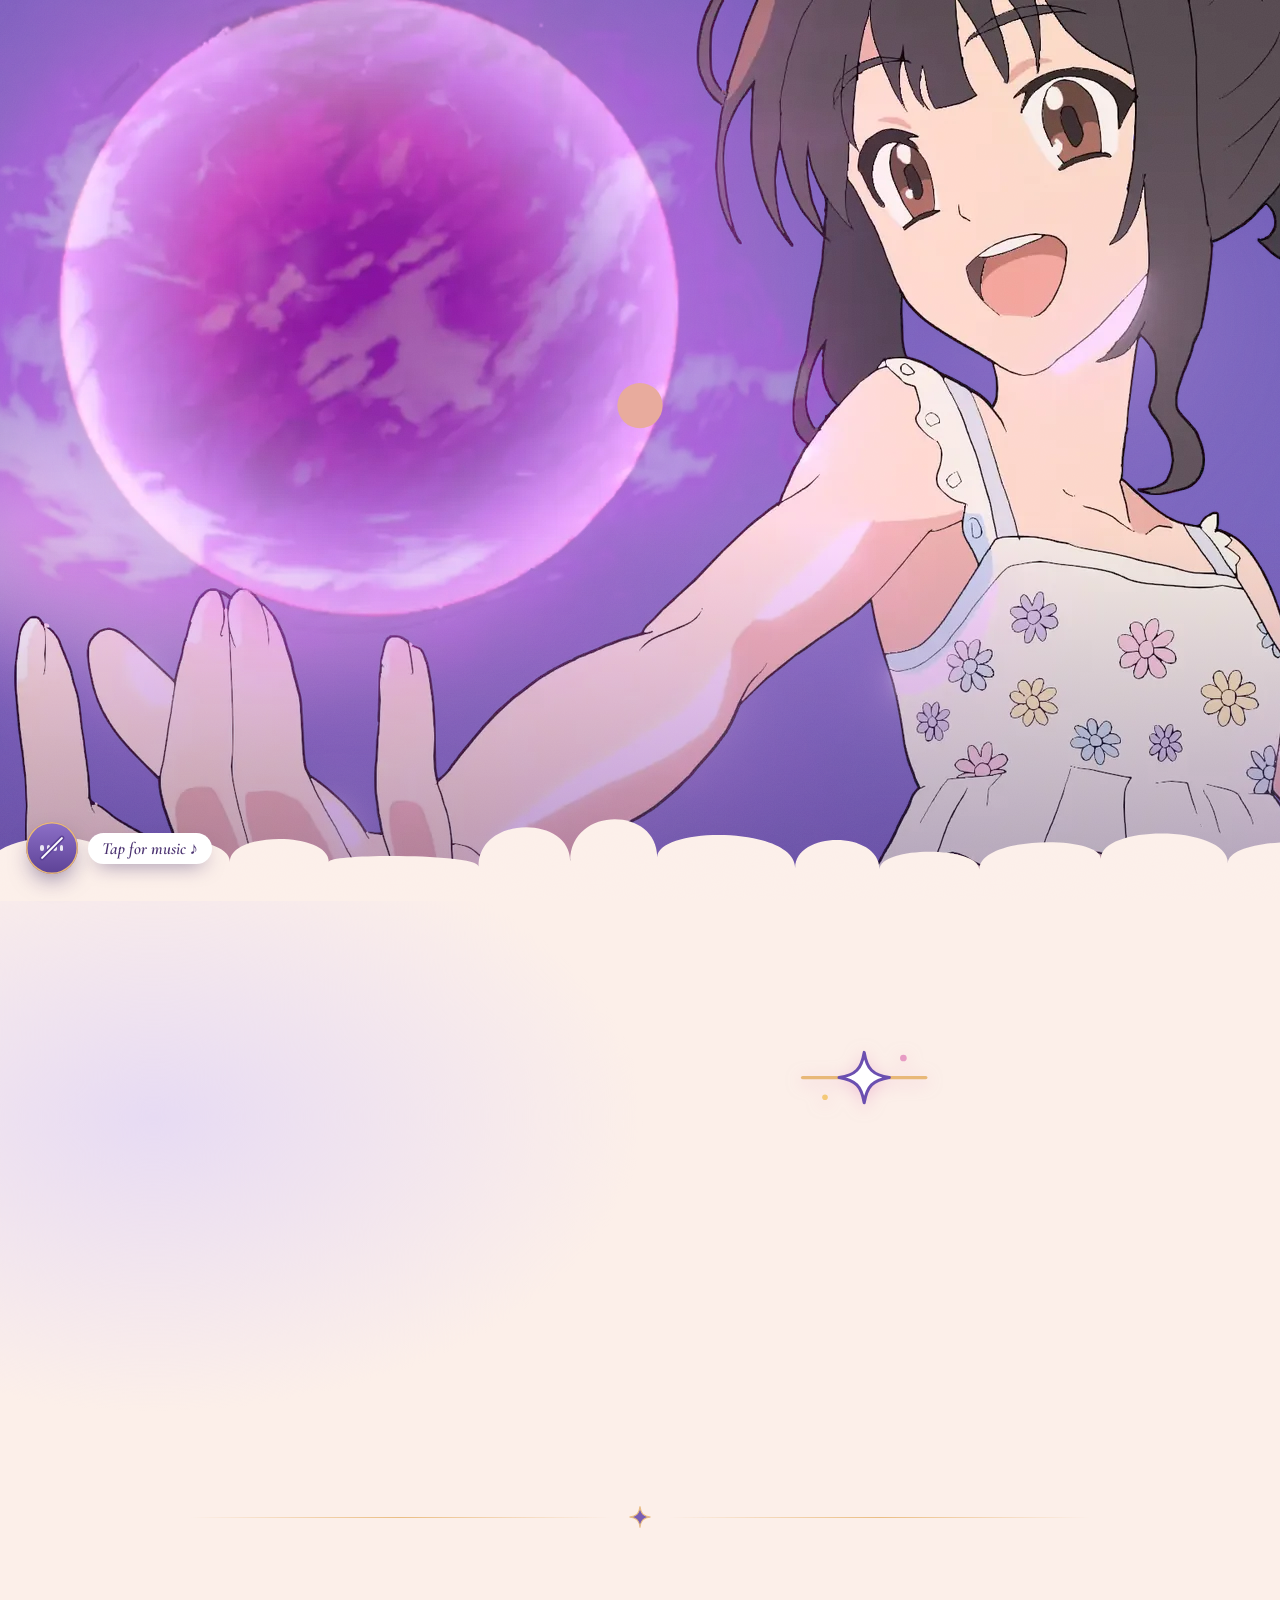
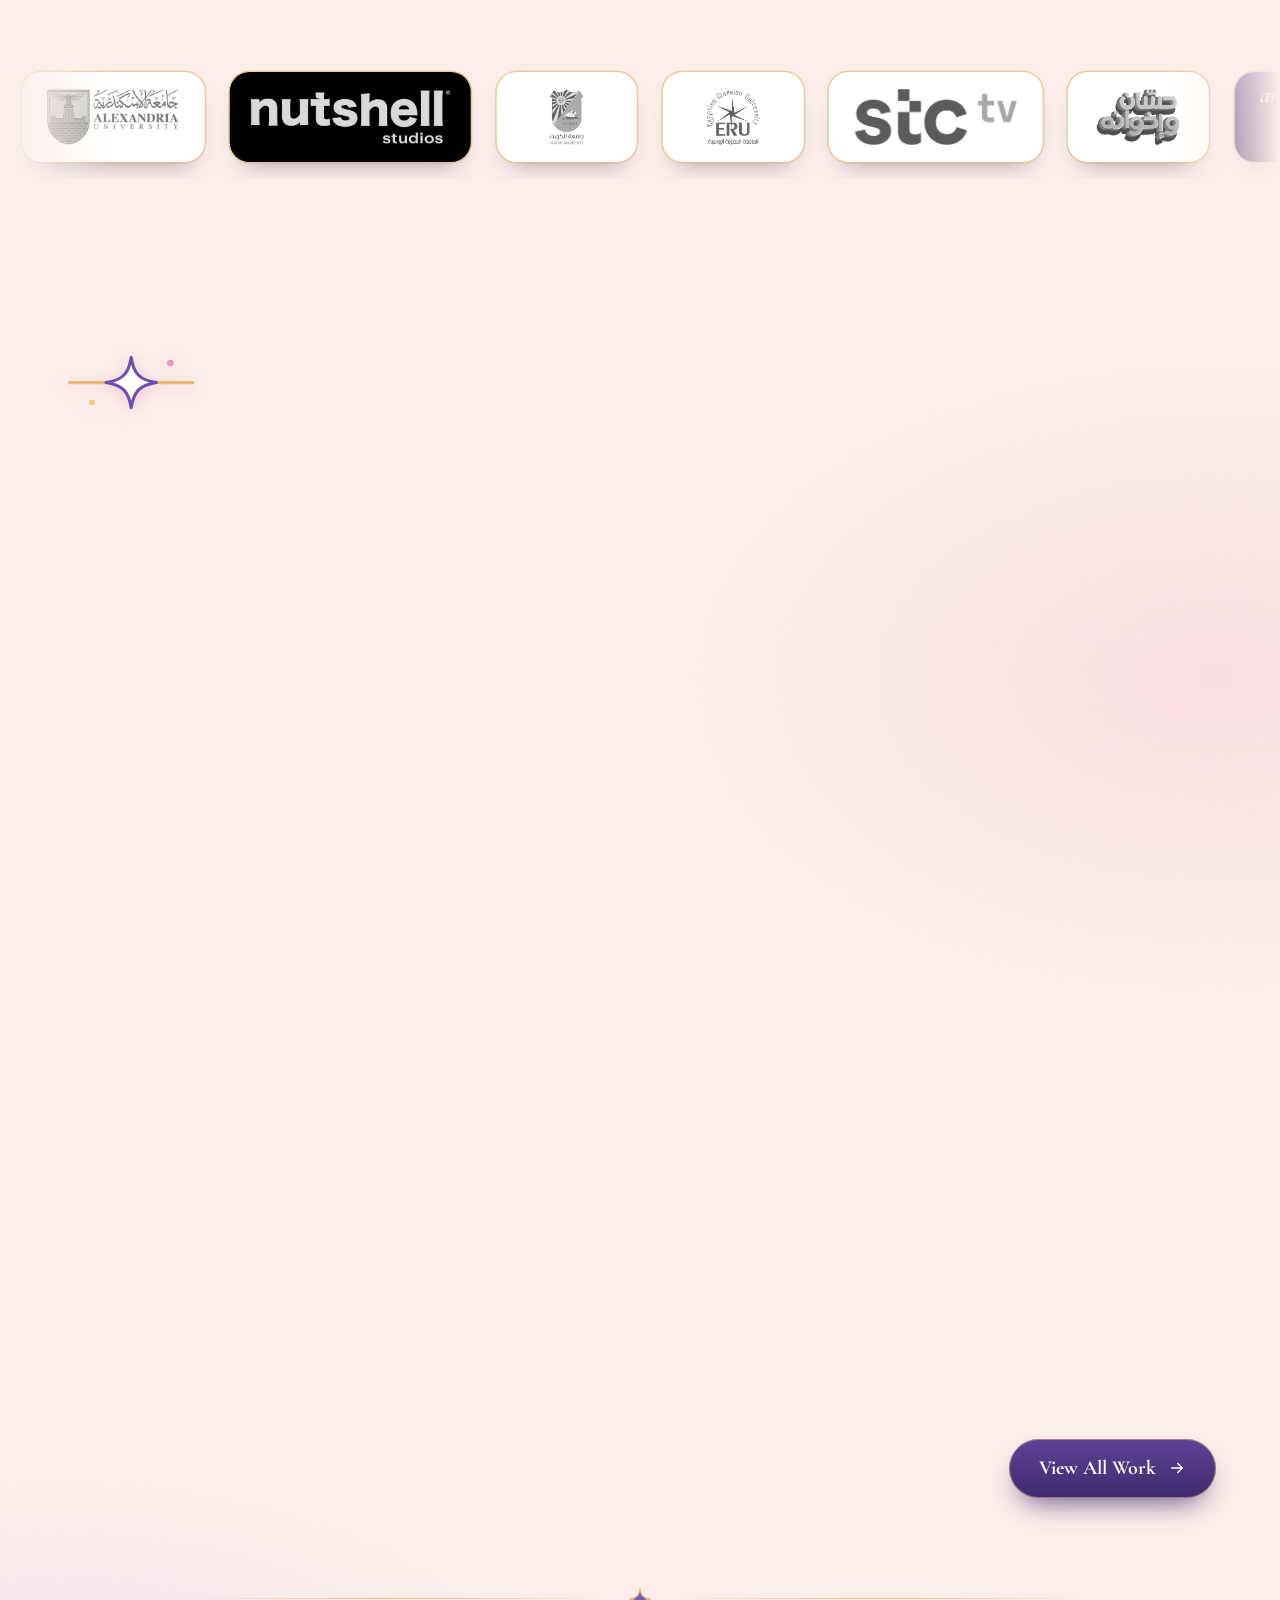
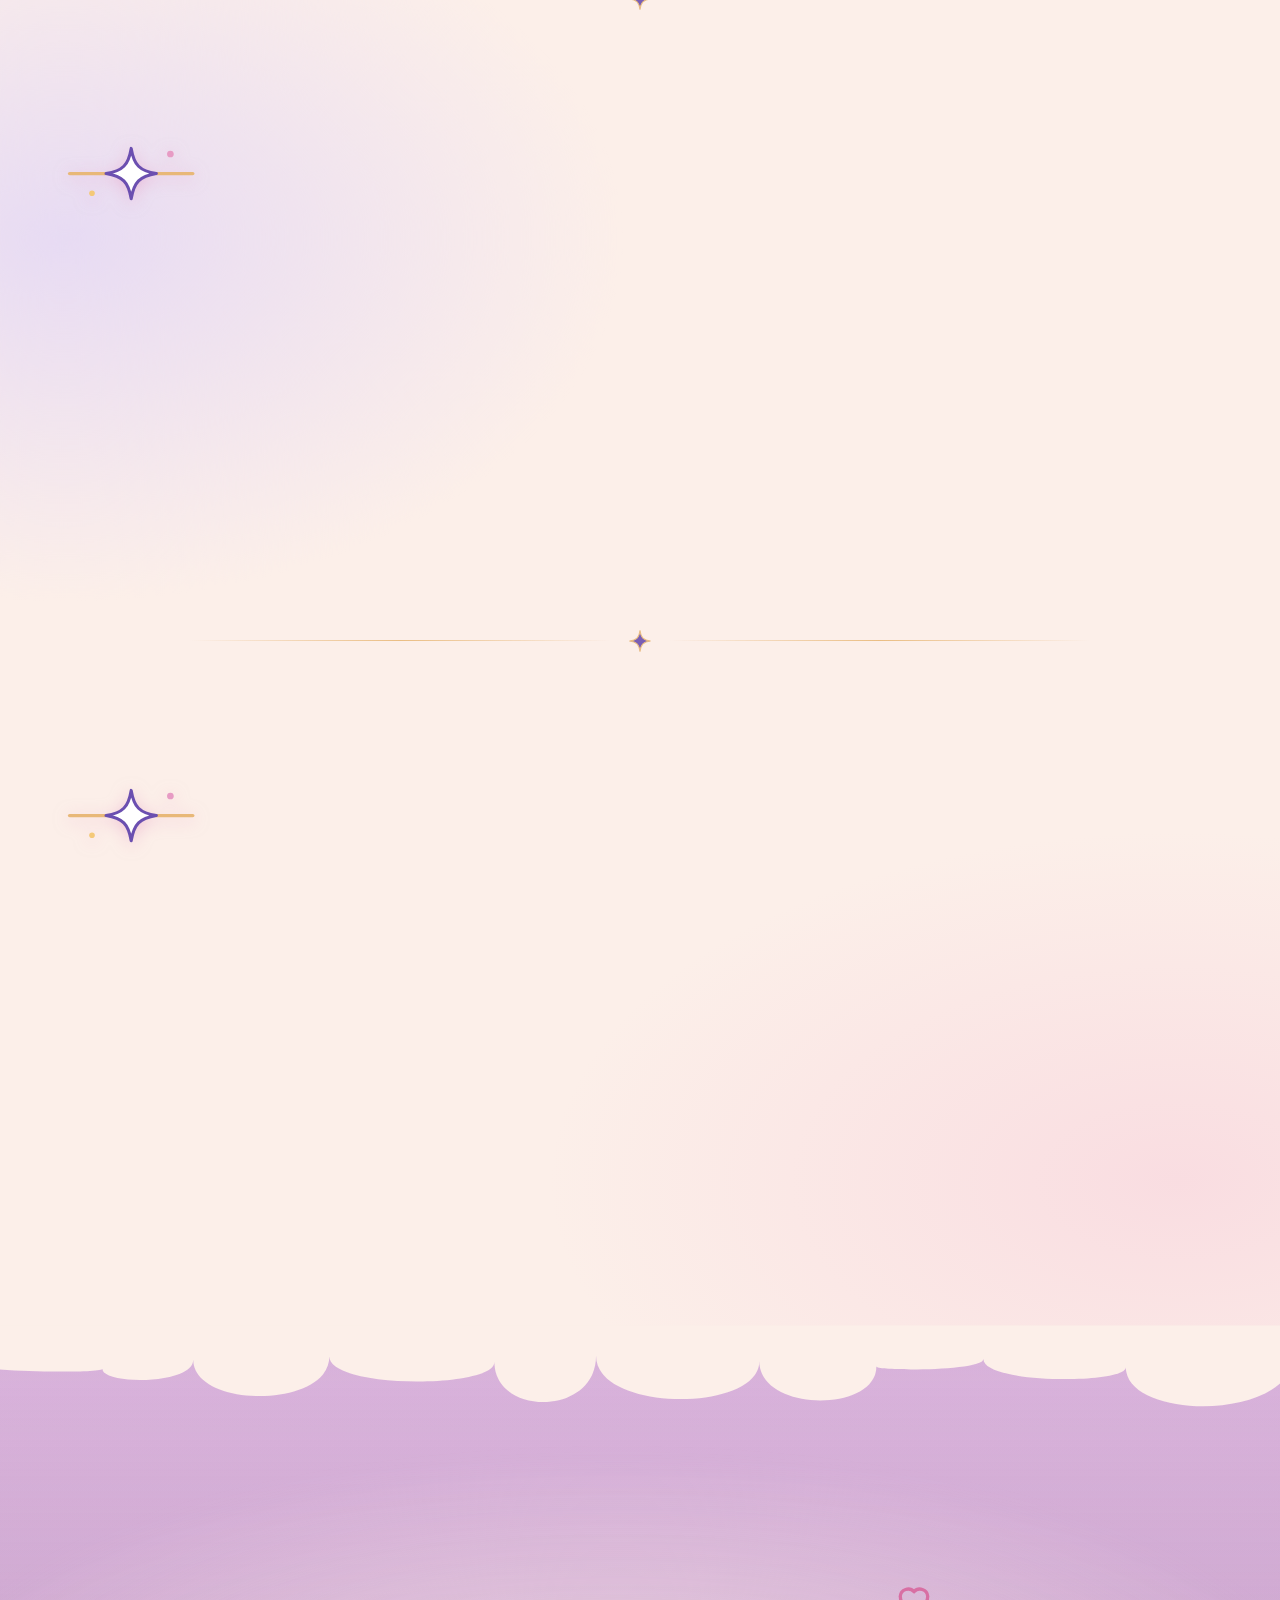
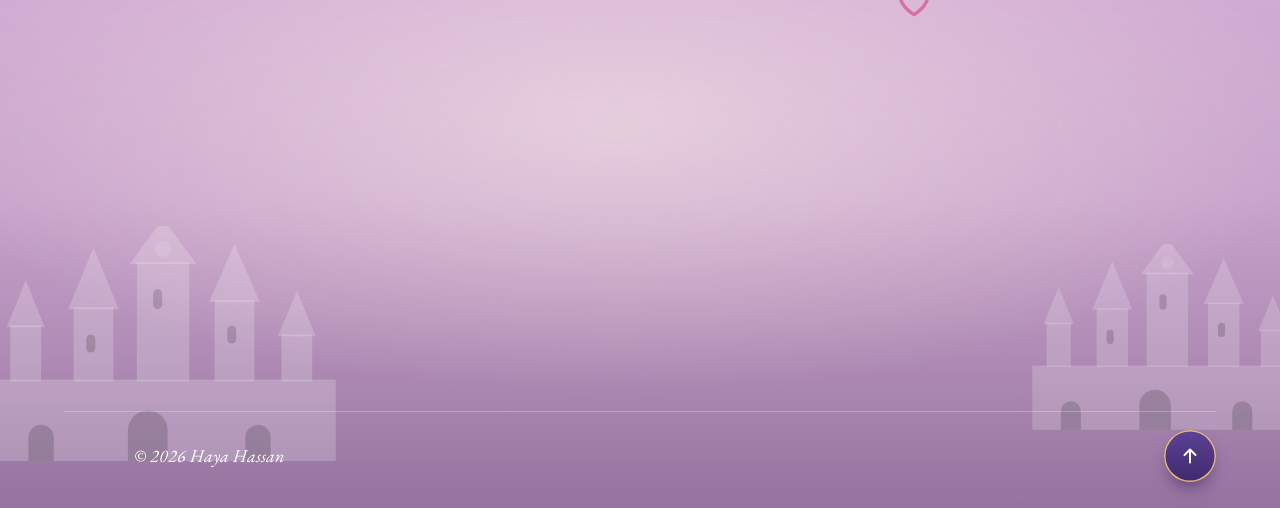
==== commit 7a7567a7: "Add files via upload" ====
--- a/index.html
+++ b/index.html
@@ -58,9 +58,9 @@
   <div class="loader__ui">
     <div class="loader__count"><span id="loaderNum">0</span><small>%</small></div>
     <div class="loader__bar"><i id="loaderBar"></i></div>
-    <p class="loader__hint">Opening Haya's little world ✦</p>
-  </div>
-  <button class="loader__skip" id="loaderSkip" type="button">Skip intro <svg width="16" height="16"><use href="#i-arrow"/></svg></button>
+    <p class="loader__hint" data-i18n="loader.hint">Opening Haya's little world ✦</p>
+  </div>
+  <button class="loader__skip" id="loaderSkip" type="button"><span data-i18n="loader.skip">Skip intro</span> <svg width="16" height="16"><use href="#i-arrow"/></svg></button>
 </div>
 
 <!-- cursor system -->
@@ -80,11 +80,11 @@
 <header class="nav" id="nav">
   <a href="#top" class="nav__logo" data-scroll aria-label="Haya — back to top"><svg class="gem" width="26" height="26"><use href="#i-star4"/></svg>Haya<svg class="gem sm" width="12" height="12"><use href="#i-star4"/></svg></a>
   <nav class="nav__links" id="navLinks" aria-label="Main">
-    <a href="#process" data-scroll>Behind the Scenes</a>
-    <div class="nav__dd"><a href="#work" data-scroll>Work</a><div class="nav__sub"><a href="work.html#2d" data-iris>2D Animation</a><a href="work.html#mg" data-iris>2D / 3D Motion Graphics</a><a href="work.html#3d" data-iris>3D Animation</a><a href="work.html#story" data-iris>Storyboard</a><a href="work.html#concept" data-iris>Concept Art &amp; Illustrations</a><a href="work.html#interior" data-iris>Interior Design</a></div></div>
-    <a href="#about" data-scroll>About</a>
-    <a href="#skills" data-scroll>Skills</a>
-    <a href="#contact" data-scroll>Contact</a>
+    <a href="#process" data-scroll data-i18n="nav.process">Behind the Scenes</a>
+    <div class="nav__dd"><a href="#work" data-scroll data-i18n="nav.work">Work</a><div class="nav__sub"><a href="work.html#2d" data-iris data-i18n="cat.2d.label">2D Animation</a><a href="work.html#mg" data-iris data-i18n="cat.mg.label">2D / 3D Motion Graphics</a><a href="work.html#3d" data-iris data-i18n="cat.3d.label">3D Animation</a><a href="work.html#story" data-iris data-i18n="cat.story.label">Storyboard</a><a href="work.html#concept" data-iris data-i18n="cat.concept.label">Concept Art &amp; Illustrations</a><a href="work.html#interior" data-iris data-i18n="cat.interior.label">Interior Design</a></div></div>
+    <a href="#about" data-scroll data-i18n="nav.about">About</a>
+    <a href="#skills" data-scroll data-i18n="nav.skills">Skills</a>
+    <a href="#contact" data-scroll data-i18n="nav.contact">Contact</a>
   </nav>
   <svg class="nav__gem gem" width="30" height="30" aria-hidden="true"><use href="#i-star4"/></svg>
   <button class="nav__burger" id="burger" type="button" aria-label="Open menu" aria-expanded="false" aria-controls="navLinks"><i></i><i></i></button>
@@ -121,15 +121,15 @@
     </svg>
     <div class="hero__orbtext">
       <h1 class="hero__title" aria-label="Haya Hassan">
-        <span class="line" aria-hidden="true"><span class="chars">Haya</span></span>
-        <span class="line" aria-hidden="true"><span class="chars">Hassan</span></span>
+        <span class="line" aria-hidden="true"><span class="chars" data-i18n="name1">Haya</span></span>
+        <span class="line" aria-hidden="true"><span class="chars" data-i18n="name2">Hassan</span></span>
       </h1>
-      <p class="hero__role" data-hero><span>2D ANIMATION &amp;<br>VISUAL STORYTELLER</span></p>
+      <p class="hero__role" data-hero><span data-i18n="hero.role">2D ANIMATION &amp;<br>VISUAL STORYTELLER</span></p>
     </div>
   </div>
   <div class="wrap hero__foot">
-    <p class="hero__tag" data-hero>Bringing characters<br>and stories to life <svg class="heart" width="20" height="20"><use href="#i-heart"/></svg></p>
-    <button class="btn btn--dark" id="reelBtn" data-reel type="button" data-hero data-magnetic><span class="btn__ico"><svg width="16" height="16"><use href="#i-play"/></svg></span><span>Watch My Showreel</span></button>
+    <p class="hero__tag" data-hero data-i18n="hero.tag">Bringing characters<br>and stories to life <svg class="heart" width="20" height="20"><use href="#i-heart"/></svg></p>
+    <button class="btn btn--dark" id="reelBtn" data-reel type="button" data-hero data-magnetic><span class="btn__ico"><svg width="16" height="16"><use href="#i-play"/></svg></span><span data-i18n="btn.reel">Watch My Showreel</span></button>
   </div>
 </section>
 
@@ -144,16 +144,16 @@
       <div class="compare" id="compare" role="group" aria-label="Key drawings compared with the final animation">
         <video id="genkaVideo" src="./media/genka.mp4" muted loop playsinline preload="auto"></video>
         <video id="finalVideo" class="compare__final" src="./media/final.mp4" muted loop playsinline preload="auto" aria-hidden="true"></video>
-        <span class="compare__tag l">Key drawings</span><span class="compare__tag r">Final animation</span>
+        <span class="compare__tag l" data-i18n="cmp.l">Key drawings</span><span class="compare__tag r" data-i18n="cmp.r">Final animation</span>
         <div class="compare__handle" id="handle" role="slider" tabindex="0" aria-label="Reveal slider" aria-valuemin="0" aria-valuemax="100" aria-valuenow="50"><i></i><svg width="22" height="22" class="gem"><use href="#i-star4"/></svg></div>
       </div>
-      <span class="compare__hint">Drag to compare ✦</span>
+      <span class="compare__hint" data-i18n="cmp.hint">Drag to compare ✦</span>
     </div>
     <div class="process__body">
-      <span class="num" data-reveal>I · Process</span>
-      <h2 class="h2" data-split>Behind<br>the Scenes</h2>
-      <p class="note" data-reveal>From sketches<br>to final animation!</p>
-      <button class="btn btn--dark" id="reelBtn2" data-reel type="button" data-reveal data-magnetic><span class="btn__ico"><svg width="16" height="16"><use href="#i-play"/></svg></span><span>Watch My Showreel</span></button>
+      <span class="num" data-reveal data-i18n="proc.num">I · Process</span>
+      <h2 class="h2" data-split data-i18n="proc.h2">Behind<br>the Scenes</h2>
+      <p class="note" data-reveal data-i18n="proc.note">From sketches<br>to final animation!</p>
+      <button class="btn btn--dark" id="reelBtn2" data-reel type="button" data-reveal data-magnetic><span class="btn__ico"><svg width="16" height="16"><use href="#i-play"/></svg></span><span data-i18n="btn.reel">Watch My Showreel</span></button>
     </div>
   </div>
 </section>
@@ -162,7 +162,7 @@
 
 <!-- WORKED WITH -->
 <section class="logos" id="clients" aria-label="Clients and studios I have worked with">
-  <p class="logos__title" data-reveal><svg class="gem" width="18" height="18"><use href="#i-star4"/></svg> Worked with <svg class="gem" width="18" height="18"><use href="#i-star4"/></svg></p>
+  <p class="logos__title" data-reveal><svg class="gem" width="18" height="18"><use href="#i-star4"/></svg> <span data-i18n="logos.title">Worked with</span> <svg class="gem" width="18" height="18"><use href="#i-star4"/></svg></p>
   <div class="logos__rail" id="logoRail">
     <ul class="logos__track" id="logoTrack">
       <li class="lg"><img src="./logos/alex.webp" alt="Alexandria University" width="360" height="154"></li>
@@ -171,7 +171,7 @@
       <li class="lg"><img src="./logos/eru.webp" alt="Egyptian Russian University" width="187" height="200"></li>
       <li class="lg"><img src="./logos/stc.webp" alt="stc tv" width="354" height="123"></li>
       <li class="lg"><img src="./logos/hassan.webp" alt="حسان وإخوانه" width="294" height="200"></li>
-      <li class="lg lg--txt"><span>and many more</span><svg class="gem" width="20" height="20"><use href="#i-star4"/></svg></li>
+      <li class="lg lg--txt"><span data-i18n="logos.more">and many more</span><svg class="gem" width="20" height="20"><use href="#i-star4"/></svg></li>
     </ul>
   </div>
 </section>
@@ -180,12 +180,12 @@
 <section class="sec work" id="work">
   <div class="wrap">
     <div class="sec__head">
-      <span class="num" data-reveal>II · Work</span>
-      <h2 class="h2" data-split>Work</h2>
-      <p class="note" data-reveal>Pick a category to explore.</p>
+      <span class="num" data-reveal data-i18n="work.num">II · Work</span>
+      <h2 class="h2" data-split data-i18n="nav.work">Work</h2>
+      <p class="note" data-reveal data-i18n="work.note">Pick a category to explore.</p>
     </div>
     <div class="cards" id="cards"></div>
-    <div class="cards__more"><a href="work.html" class="btn btn--dark" data-iris data-magnetic><span>View All Work</span><svg width="18" height="18"><use href="#i-arrow"/></svg></a></div>
+    <div class="cards__more"><a href="work.html" class="btn btn--dark" data-iris data-magnetic><span data-i18n="work.all">View All Work</span><svg width="18" height="18"><use href="#i-arrow"/></svg></a></div>
   </div>
 </section>
 
@@ -195,19 +195,19 @@
 <section class="sec about" id="about">
   <div class="wrap about__grid">
     <div class="about__body">
-      <span class="num" data-reveal>III · About</span>
-      <h2 class="h2" data-split>About Me</h2>
-      <p class="lead" data-reveal>Hi! I'm Haya Hassan, a 2D animator and visual storyteller based in Alexandria, Egypt. I love bringing characters, emotions, and stories to life through animation — especially children's educational animation. <svg class="heart" width="18" height="18"><use href="#i-heart"/></svg></p>
+      <span class="num" data-reveal data-i18n="about.num">III · About</span>
+      <h2 class="h2" data-split data-i18n="about.h2">About Me</h2>
+      <p class="lead" data-reveal data-i18n="about.lead">Hi! I'm Haya Hassan, a 2D animator and visual storyteller based in Alexandria, Egypt. I love bringing characters, emotions, and stories to life through animation — especially children's educational animation. <svg class="heart" width="18" height="18"><use href="#i-heart"/></svg></p>
       <div class="stats" data-reveal>
-        <div><b data-count="5" data-suffix="+">0</b><span>years of animation &amp; motion work</span></div>
-        <div><b data-count="5">0</b><span>countries worked with</span></div>
-        <div><b data-count="1" data-prefix="#">0</b><span>in my animation diploma class</span></div>
+        <div><b data-count="5" data-suffix="+">0</b><span data-i18n="about.s1">years of animation &amp; motion work</span></div>
+        <div><b data-count="5">0</b><span data-i18n="about.s2">countries worked with</span></div>
+        <div><b data-count="1" data-prefix="#">0</b><span data-i18n="about.s3">in my animation diploma class</span></div>
       </div>
-      <a href="#contact" class="link" data-scroll data-reveal>Learn More <svg width="18" height="18"><use href="#i-arrow"/></svg></a>
+      <a href="#contact" class="link" data-scroll data-reveal data-i18n="about.more">Learn More <svg width="18" height="18"><use href="#i-arrow"/></svg></a>
     </div>
     <aside class="paper" data-reveal="right">
-      <div class="paper__row"><svg width="34" height="34" class="ico"><use href="#i-cap"/></svg><div><h3>Education</h3><p>2D Animation &amp; Motion Graphics Diploma, ITI<br>B.A. Interior Architecture, Alexandria University</p></div></div>
-      <div class="paper__row"><svg width="34" height="34" class="ico"><use href="#i-bag"/></svg><div><h3>Experience</h3><p>2D Animator &amp; Motion Designer<br>Egypt · KSA · UAE · Kuwait · Oman</p></div></div>
+      <div class="paper__row"><svg width="34" height="34" class="ico"><use href="#i-cap"/></svg><div><h3 data-i18n="edu.h">Education</h3><p data-i18n="edu.p">2D Animation &amp; Motion Graphics Diploma, ITI<br>B.A. Interior Architecture, Alexandria University</p></div></div>
+      <div class="paper__row"><svg width="34" height="34" class="ico"><use href="#i-bag"/></svg><div><h3 data-i18n="exp.h">Experience</h3><p data-i18n="exp.p">2D Animator &amp; Motion Designer<br>Egypt · KSA · UAE · Kuwait · Oman</p></div></div>
     </aside>
   </div>
 </section>
@@ -218,19 +218,19 @@
 <section class="sec skills" id="skills">
   <div class="wrap skills__grid">
     <div class="skills__list">
-      <span class="num" data-reveal>IV · Skills</span>
-      <h2 class="h2" data-split>Animation<br>Skills</h2>
+      <span class="num" data-reveal data-i18n="skills.num">IV · Skills</span>
+      <h2 class="h2" data-split data-i18n="skills.h2">Animation<br>Skills</h2>
       <ul>
-        <li data-reveal><svg class="star"><use href="#i-star"/></svg>2D Character Animation</li>
-        <li data-reveal><svg class="star"><use href="#i-star"/></svg>Frame-by-frame Animation</li>
-        <li data-reveal><svg class="star"><use href="#i-star"/></svg>Cutout Animation</li>
-        <li data-reveal><svg class="star"><use href="#i-star"/></svg>Motion Graphics</li>
-        <li data-reveal><svg class="star"><use href="#i-star"/></svg>Visual Storytelling</li>
-        <li data-reveal><svg class="star"><use href="#i-star"/></svg>Storyboarding</li>
+        <li data-reveal data-i18n="sk1"><svg class="star"><use href="#i-star"/></svg>2D Character Animation</li>
+        <li data-reveal data-i18n="sk2"><svg class="star"><use href="#i-star"/></svg>Frame-by-frame Animation</li>
+        <li data-reveal data-i18n="sk3"><svg class="star"><use href="#i-star"/></svg>Cutout Animation</li>
+        <li data-reveal data-i18n="sk4"><svg class="star"><use href="#i-star"/></svg>Motion Graphics</li>
+        <li data-reveal data-i18n="sk5"><svg class="star"><use href="#i-star"/></svg>Visual Storytelling</li>
+        <li data-reveal data-i18n="sk6"><svg class="star"><use href="#i-star"/></svg>Storyboarding</li>
       </ul>
     </div>
     <div class="soft">
-      <h3 class="h3" data-reveal><svg class="gem" width="18" height="18"><use href="#i-star4"/></svg> Software Proficiency</h3>
+      <h3 class="h3" data-reveal data-i18n="soft.h"><svg class="gem" width="18" height="18"><use href="#i-star4"/></svg> Software Proficiency</h3>
       <div class="bar" data-pct="90" data-reveal><div><p>Toon Boom Harmony<b>0%</b></p><i><u></u></i></div></div>
       <div class="bar" data-pct="85" data-reveal><div><p>Adobe After Effects<b>0%</b></p><i><u></u></i></div></div>
       <div class="bar" data-pct="90" data-reveal><div><p>Adobe Photoshop<b>0%</b></p><i><u></u></i></div></div>
@@ -251,14 +251,14 @@
   <svg class="sky__castle k4" data-speed="0.2" aria-hidden="true"><use href="#castle"/></svg>
   <div class="wrap contact__grid">
     <div class="contact__body">
-      <span class="num num--lt" data-reveal>V · Contact</span>
-      <h2 class="h2 h2--xl" data-split>Let's Create<br>Together! <svg class="heart" width="44" height="44"><use href="#i-heart"/></svg></h2>
+      <span class="num num--lt" data-reveal data-i18n="contact.num">V · Contact</span>
+      <h2 class="h2 h2--xl" data-split data-i18n="contact.h2">Let's Create<br>Together! <svg class="heart" width="44" height="44"><use href="#i-heart"/></svg></h2>
       <ul class="contact__list">
         <li data-reveal><svg width="24" height="24"><use href="#i-mail"/></svg><a href="mailto:hayahassanmahrous@gmail.com" id="mailLink" data-cursor="Copy">hayahassanmahrous@gmail.com</a></li>
-        <li data-reveal><svg width="24" height="24"><use href="#i-in"/></svg><a href="https://www.linkedin.com/in/haya-hassan-b14b651a8/" target="_blank" rel="noopener">linkedin.com/in/haya-hassan</a></li>
-        <li data-reveal><svg width="24" height="24"><use href="#i-pin"/></svg><span>Alexandria, Egypt · <em id="clock">--:--</em></span></li>
+        <li data-reveal><svg width="24" height="24"><use href="#i-in"/></svg><a href="https://www.linkedin.com/in/haya-hassan-b6b834412/" target="_blank" rel="noopener">linkedin.com/in/haya-hassan-b6b834412</a></li>
+        <li data-reveal><svg width="24" height="24"><use href="#i-pin"/></svg><span><span data-i18n="contact.loc">Alexandria, Egypt</span> · <em id="clock">--:--</em></span></li>
       </ul>
-      <a href="mailto:hayahassanmahrous@gmail.com" class="btn btn--dark" data-reveal data-magnetic><span>Get in Touch</span><svg width="18" height="18"><use href="#i-arrow"/></svg></a>
+      <a href="mailto:hayahassanmahrous@gmail.com" class="btn btn--dark" data-reveal data-magnetic><span data-i18n="contact.btn">Get in Touch</span><svg width="18" height="18"><use href="#i-arrow"/></svg></a>
     </div>
   </div>
   <footer class="foot">
@@ -280,6 +280,7 @@
 <script src="./vendor/ScrollTrigger.min.js"></script>
 <script src="./vendor/lenis.min.js"></script>
 <script src="js/data.js"></script>
+<script src="js/i18n.js"></script>
 <script src="js/main.js"></script>
 <script src="js/music.js"></script>
 </body>
--- a/css/style.css
+++ b/css/style.css
@@ -475,3 +475,50 @@
 /* during the intro the sound button sits next to 'Skip intro' */
 html.is-loading .snd{left:auto;right:calc(clamp(14px,2vw,28px) + 160px);bottom:clamp(14px,2vw,28px)}
 html.is-loading .snd__tip{left:auto;right:62px}
+
+/* ============ language switcher ============ */
+.lang{position:relative;flex:none;margin-left:4px}
+.lang__btn{display:flex;align-items:center;gap:6px;height:40px;padding:0 14px;border-radius:99px;color:#fff;background:rgba(255,255,255,.18);box-shadow:inset 0 0 0 1px rgba(255,255,255,.35);font:600 16px/1 var(--f-display);cursor:pointer;transition:background .3s}
+.lang__btn:hover{background:rgba(255,255,255,.3)}
+.lang__list{position:absolute;right:0;top:calc(100% + 10px);min-width:160px;margin:0;padding:8px;list-style:none;border-radius:20px;background:rgba(252,239,233,.97);box-shadow:0 18px 40px -14px rgba(40,20,90,.6),inset 0 0 0 1.5px var(--gold);opacity:0;visibility:hidden;transform:translateY(-8px) scale(.97);transform-origin:top right;transition:.3s var(--ease);z-index:5}
+.lang.is-open .lang__list{opacity:1;visibility:visible;transform:none}
+.lang__list button{display:block;width:100%;padding:10px 16px;border-radius:14px;color:#4a3170;text-align:start;font-size:19px;line-height:1.2;cursor:pointer;white-space:nowrap}
+.lang__list button:hover,.lang__list button.is-on{background:#e7dcf6}
+.lang__list button.is-on{font-weight:700}
+.nav__links a{white-space:nowrap}
+
+/* ============ fonts per language ============ */
+html.l-ar{--f-display:"Amiri","Noto Naskh Arabic","Traditional Arabic",serif;--f-body:"Cairo","Segoe UI",Tahoma,Arial,sans-serif}
+html.l-ko{--f-display:"Nanum Myeongjo","Noto Serif KR","Apple SD Gothic Neo","Malgun Gothic",serif;--f-body:"Noto Sans KR","Apple SD Gothic Neo","Malgun Gothic",sans-serif}
+html.l-ja{--f-display:"Shippori Mincho","Noto Serif JP","Hiragino Mincho ProN","Yu Mincho",serif;--f-body:"Noto Sans JP","Hiragino Kaku Gothic ProN","Yu Gothic",Meiryo,sans-serif}
+html.l-ar *,html.l-ko *,html.l-ja *{font-style:normal!important}
+html.l-ar *{letter-spacing:0!important;text-transform:none!important}          /* Arabic letters must stay joined */
+html.l-ko *,html.l-ja *{letter-spacing:.01em!important}
+html.l-ko .hero__role,html.l-ja .hero__role,html.l-ar .hero__role{letter-spacing:.06em!important}
+html.l-ar .h2,html.l-ko .h2,html.l-ja .h2{line-height:1.22}
+html.l-ko .h2,html.l-ja .h2{font-size:clamp(44px,5.8vw,88px)}
+html.l-ar .h2{font-size:clamp(50px,6.6vw,98px)}
+html.l-ar .lead,html.l-ko .lead,html.l-ja .lead{line-height:1.85}
+
+/* ============ Arabic: text reads right-to-left, the artwork layout stays put ============ */
+html.rtl .sec__head,html.rtl .process__body,html.rtl .about__body,html.rtl .paper,html.rtl .skills__list,html.rtl .soft,html.rtl .contact__body,html.rtl .wk-hero .wrap,html.rtl .wk-cta,
+html.rtl .cat__cap,html.rtl .cat__blurb,html.rtl .card__cap,html.rtl .empty,html.rtl .modal__cap,html.rtl .tabs,html.rtl .nav__sub,html.rtl .hero__foot,html.rtl .lang__list{direction:rtl}
+html.rtl .nav__links,html.rtl .nav,html.rtl .logos__rail,html.rtl .compare,html.rtl .stats,html.rtl .cards,html.rtl .cats{direction:ltr}
+html.rtl .nav__links a,html.rtl .tabs button,html.rtl .stats>div,html.rtl .btn{direction:rtl}
+html.rtl .h2,html.rtl .num,html.rtl .note,html.rtl .lead{text-align:right}
+html.rtl .sec__head,html.rtl .process__body,html.rtl .about__body,html.rtl .skills__list,html.rtl .contact__body{align-items:flex-end;text-align:right}
+html.rtl .about__grid,html.rtl .skills__grid,html.rtl .process__grid{direction:ltr}
+html.rtl .skills__list li{flex-direction:row-reverse;justify-content:flex-start}
+html.rtl .bar p{direction:rtl}
+html.rtl .lang__list{right:auto;left:0;transform-origin:top left}
+html.rtl .lang__list button{text-align:right}
+html.rtl .hero__foot{direction:ltr}
+html.rtl .hero__tag,html.rtl .hero__role{direction:rtl}
+
+.cat__cap em,.card__cap em{white-space:nowrap}
+html.l-ja .cat__cap .t,html.l-ko .cat__cap .t,html.l-ja .card__cap .t,html.l-ko .card__cap .t{font-size:.82em;line-height:1.3;line-break:strict;overflow-wrap:anywhere}
+html.l-ar .cat__cap .t{line-height:1.3}
+/* native-script names in the hero */
+.hero__title .line{white-space:nowrap}
+html.l-ja .hero__title,html.l-ko .hero__title{font-size:calc(var(--u) * 6.6);line-height:1.1;font-weight:700}
+html.l-ar .hero__title{font-size:calc(var(--u) * 9.6);line-height:1}
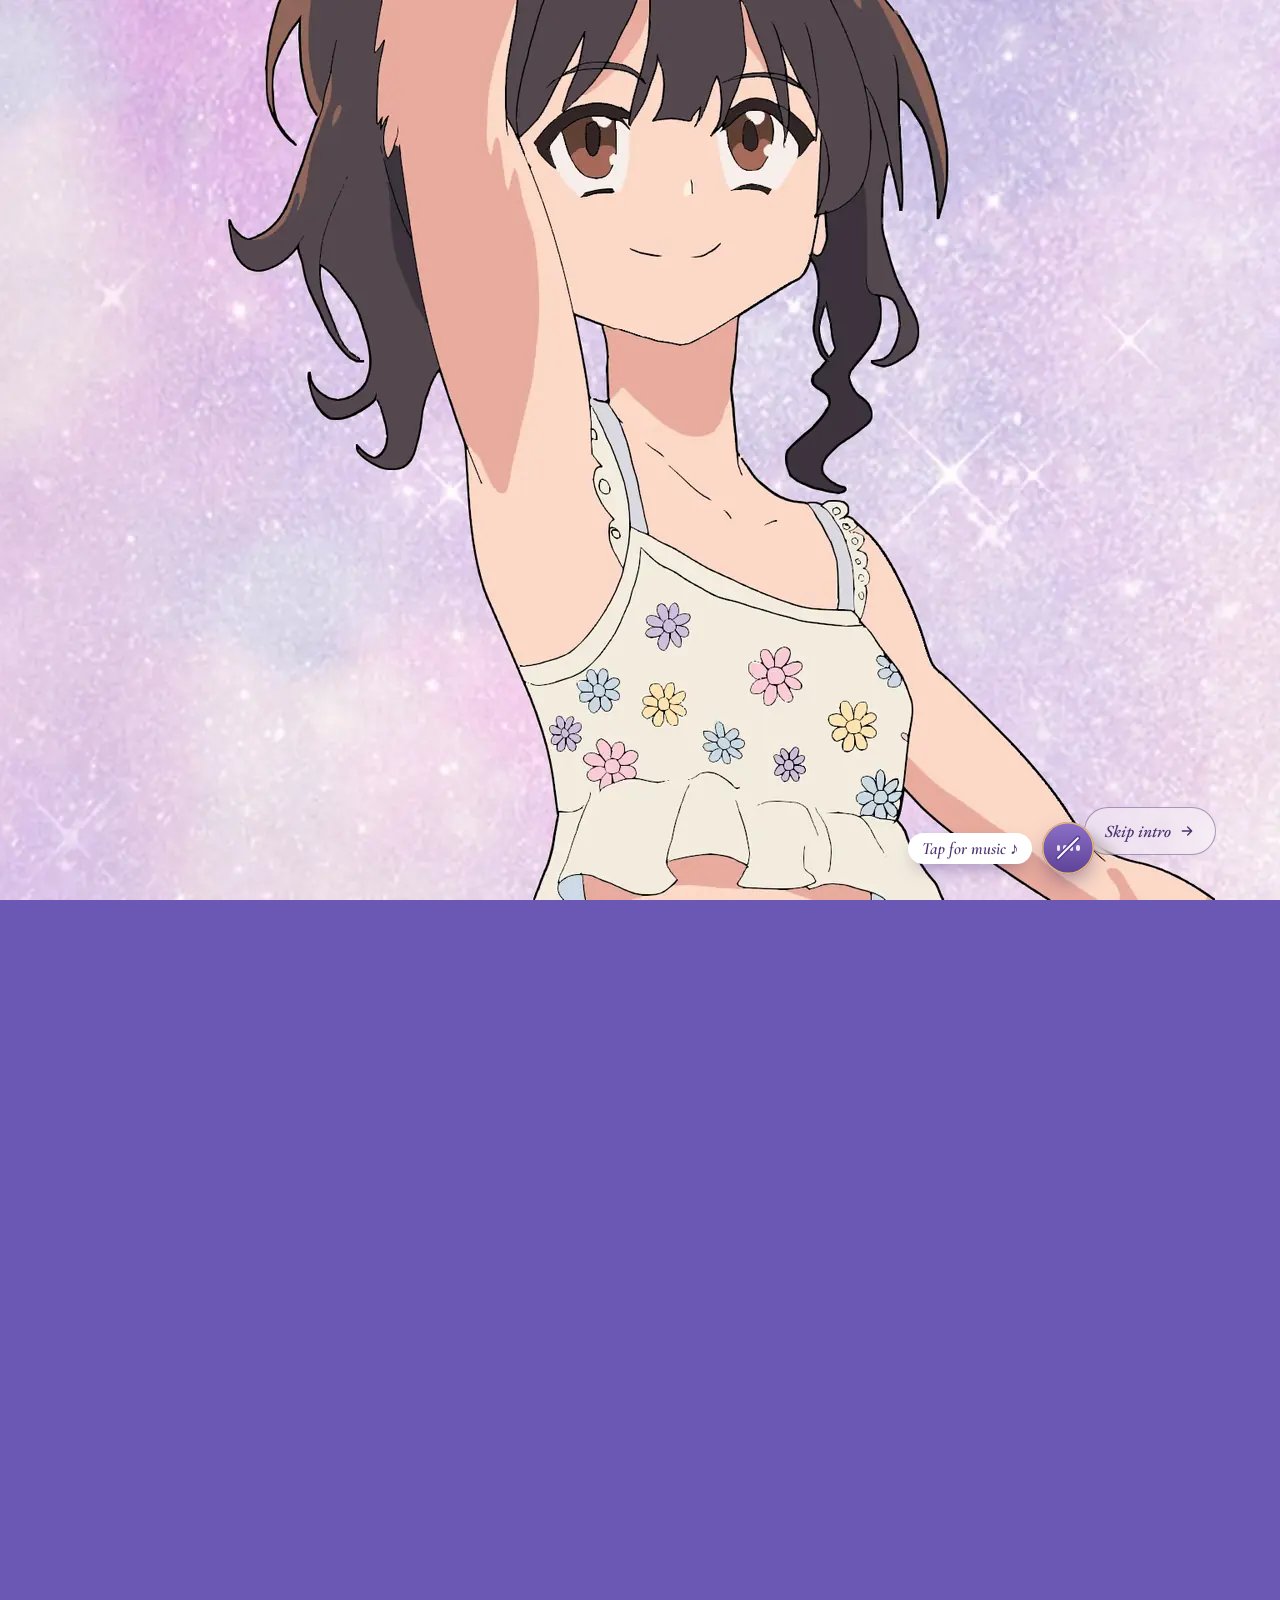
==== commit da9f4700: "Add files via upload" ====
--- a/index.html
+++ b/index.html
@@ -13,6 +13,7 @@
 <link rel="preload" href="./fonts/cormorant-garamond-latin-600-italic.woff2" as="font" type="font/woff2" crossorigin>
 <link rel="stylesheet" href="css/style.css">
 <script>document.documentElement.classList.add('js');try{if(sessionStorage.getItem('hayaIris')){document.documentElement.classList.add('iris-in')}else{document.documentElement.classList.add('is-loading')}}catch(e){document.documentElement.classList.add('is-loading')}</script>
+<link rel="preload" as="image" href="./intro/i000.webp">
 </head>
 <body data-page="home">
 
--- a/css/style.css
+++ b/css/style.css
@@ -522,3 +522,6 @@
 .hero__title .line{white-space:nowrap}
 html.l-ja .hero__title,html.l-ko .hero__title{font-size:calc(var(--u) * 6.6);line-height:1.1;font-weight:700}
 html.l-ar .hero__title{font-size:calc(var(--u) * 9.6);line-height:1}
+
+/* intro plays straight away: no counter / bar / hint */
+.loader__ui{display:none!important}
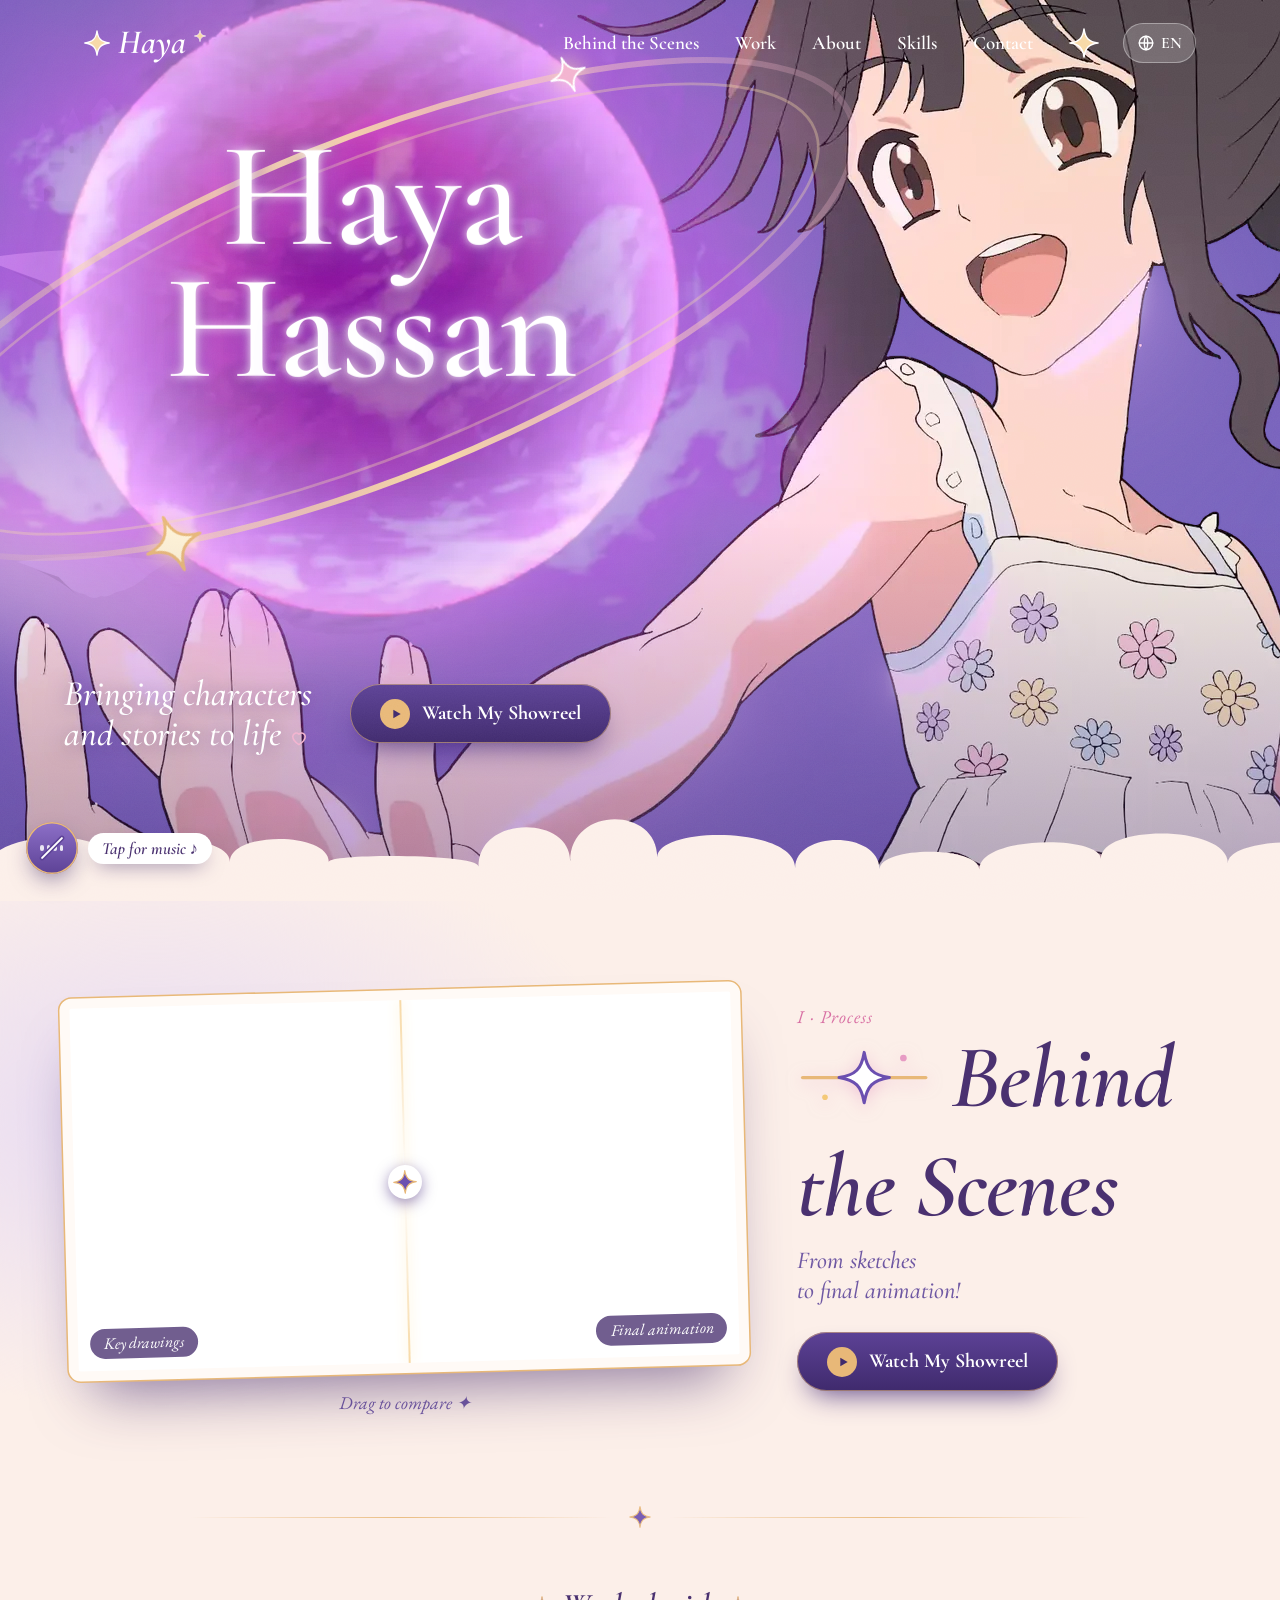
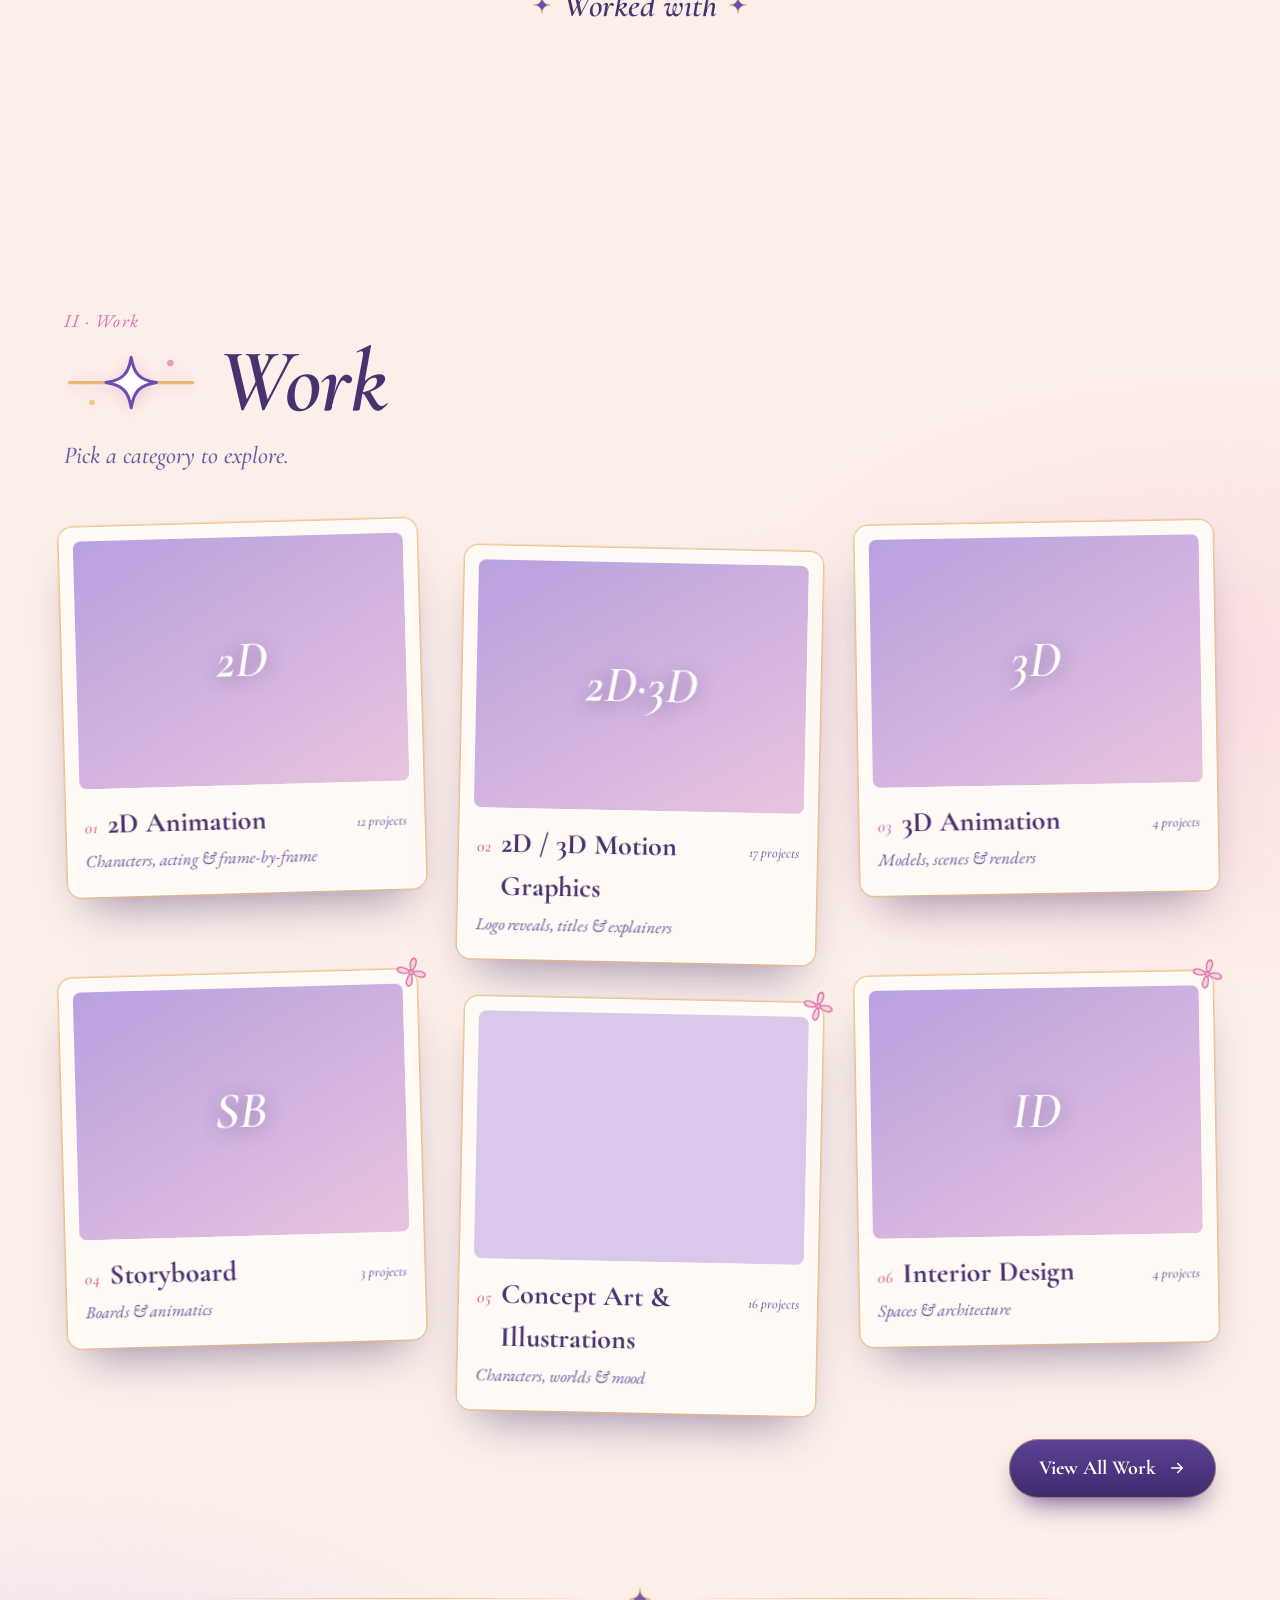
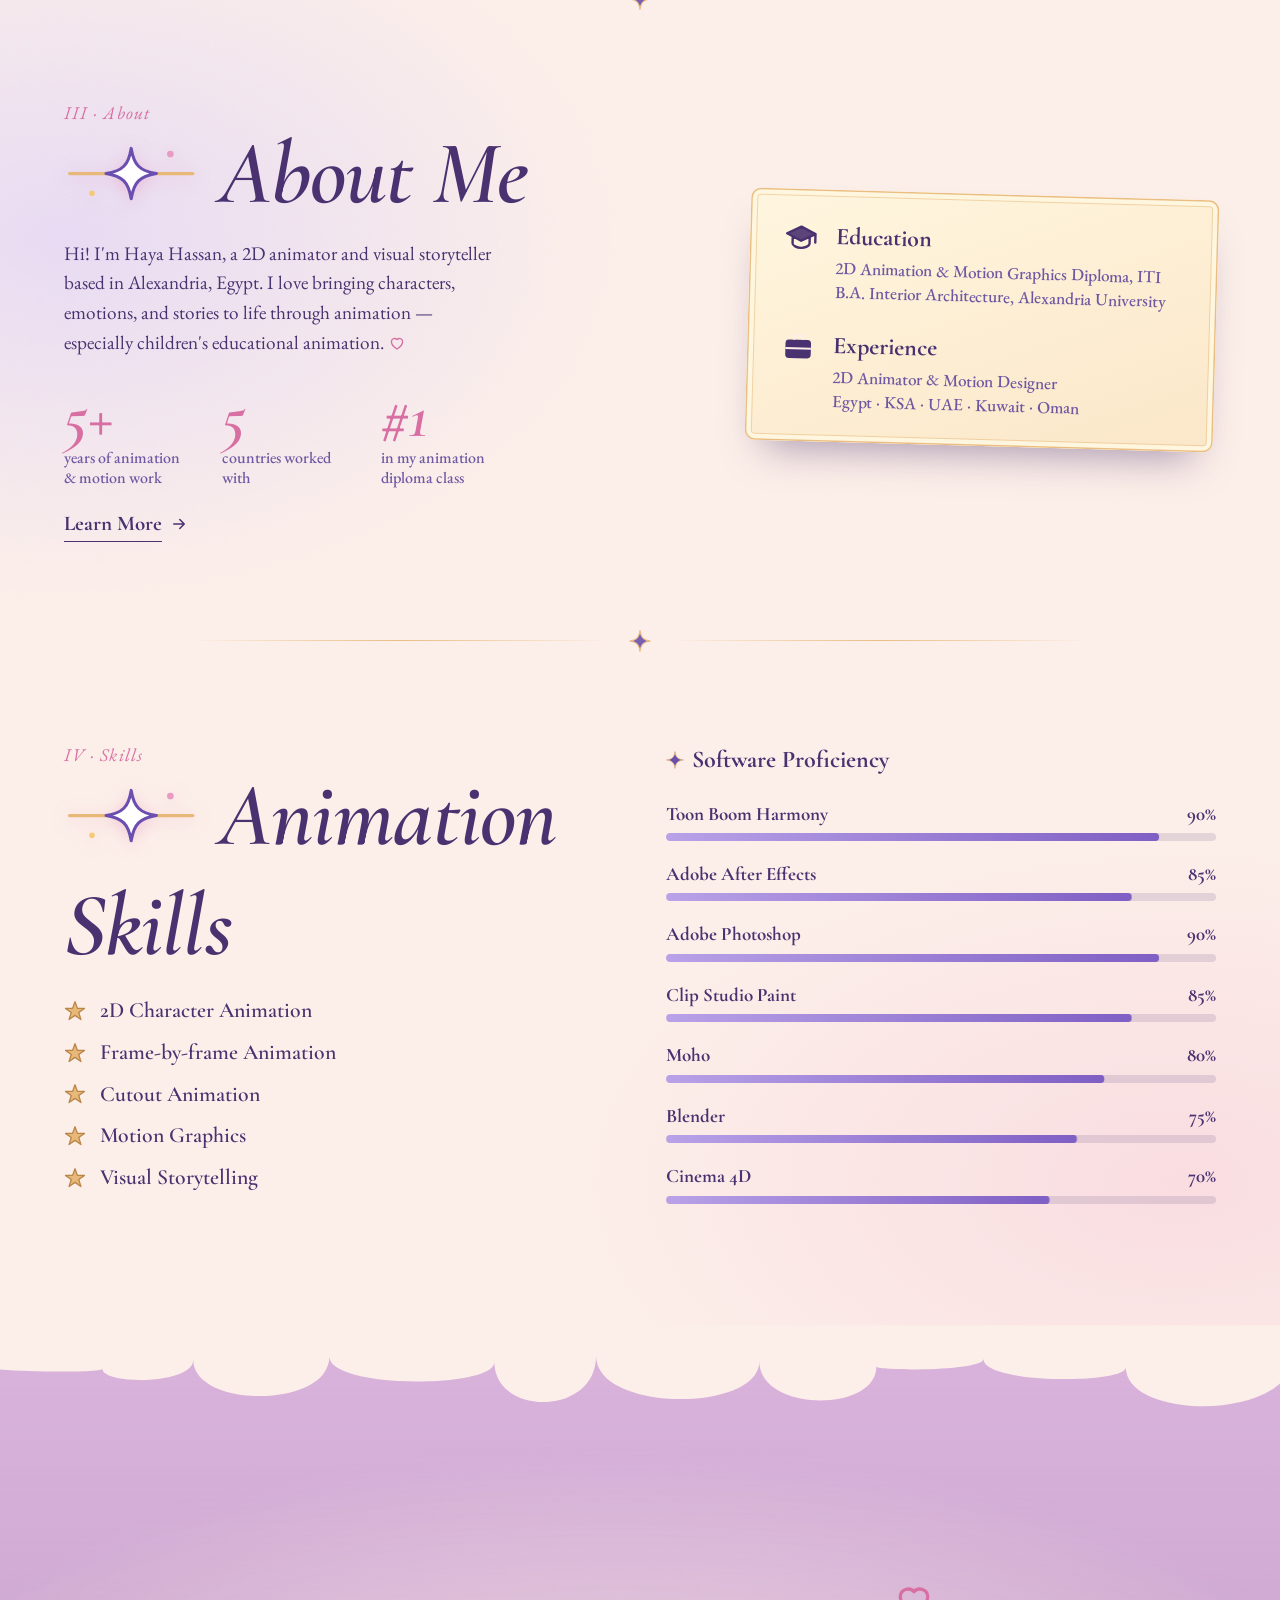
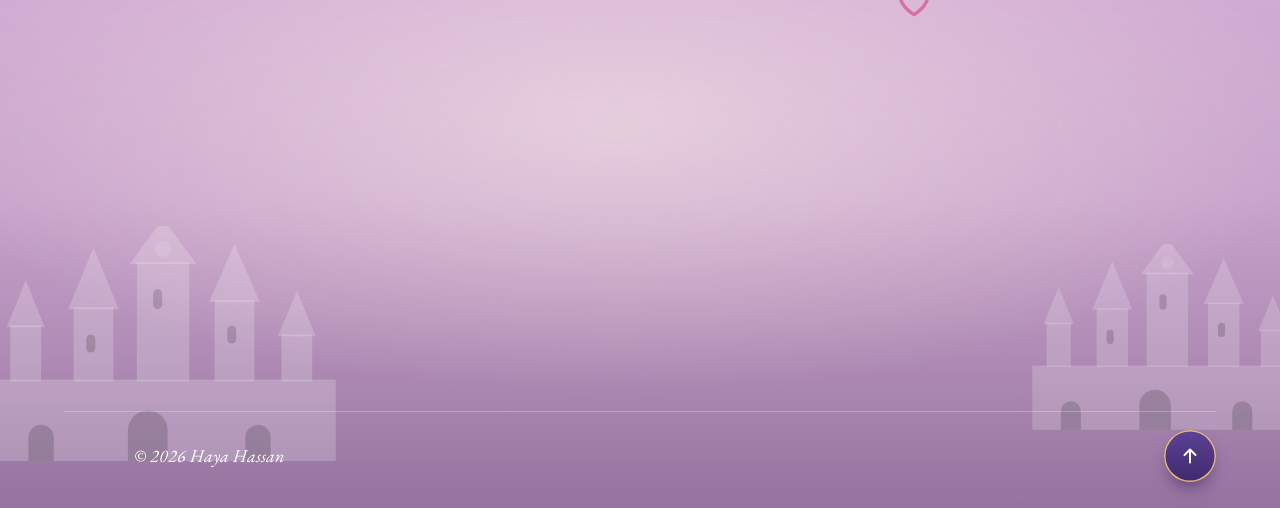
==== commit d587a187: "Add files via upload" ====
--- a/index.html
+++ b/index.html
@@ -1,7 +1,8 @@
 <!doctype html>
-<html lang="en">
+<html translate="no" lang="en">
 <head>
 <meta charset="utf-8">
+<meta name="google" content="notranslate">
 <meta name="viewport" content="width=device-width, initial-scale=1, viewport-fit=cover">
 <title>Haya Hassan — 2D Animator & Visual Storyteller</title>
 <meta name="description" content="Portfolio of Haya Hassan, a 2D animator, motion designer and visual storyteller bringing characters and stories to life.">
@@ -13,6 +14,7 @@
 <link rel="preload" href="./fonts/cormorant-garamond-latin-600-italic.woff2" as="font" type="font/woff2" crossorigin>
 <link rel="stylesheet" href="css/style.css">
 <script>document.documentElement.classList.add('js');try{if(sessionStorage.getItem('hayaIris')){document.documentElement.classList.add('iris-in')}else{document.documentElement.classList.add('is-loading')}}catch(e){document.documentElement.classList.add('is-loading')}</script>
+<link rel="preload" as="video" href="./intro/intro.mp4" type="video/mp4">
 <link rel="preload" as="image" href="./intro/i000.webp">
 </head>
 <body data-page="home">
@@ -55,6 +57,7 @@
 <!-- ============ Intro loader ============ -->
 <div class="iris" id="iris" aria-hidden="true"></div>
 <div class="loader" id="loader" role="status" aria-live="polite">
+  <video id="introVideo" src="./intro/intro.mp4" poster="./intro/i000.webp" muted playsinline autoplay preload="auto" aria-hidden="true"></video>
   <canvas id="loaderCanvas" aria-hidden="true"></canvas>
   <div class="loader__ui">
     <div class="loader__count"><span id="loaderNum">0</span><small>%</small></div>
--- a/css/style.css
+++ b/css/style.css
@@ -525,3 +525,5 @@
 
 /* intro plays straight away: no counter / bar / hint */
 .loader__ui{display:none!important}
+.loader{background:#d9c8ea url(../intro/i000.webp) center/cover no-repeat}
+.loader video{position:absolute;inset:0;width:100%;height:100%;object-fit:cover;z-index:1}.loader.is-canvas video{display:none}.loader__skip{z-index:3}
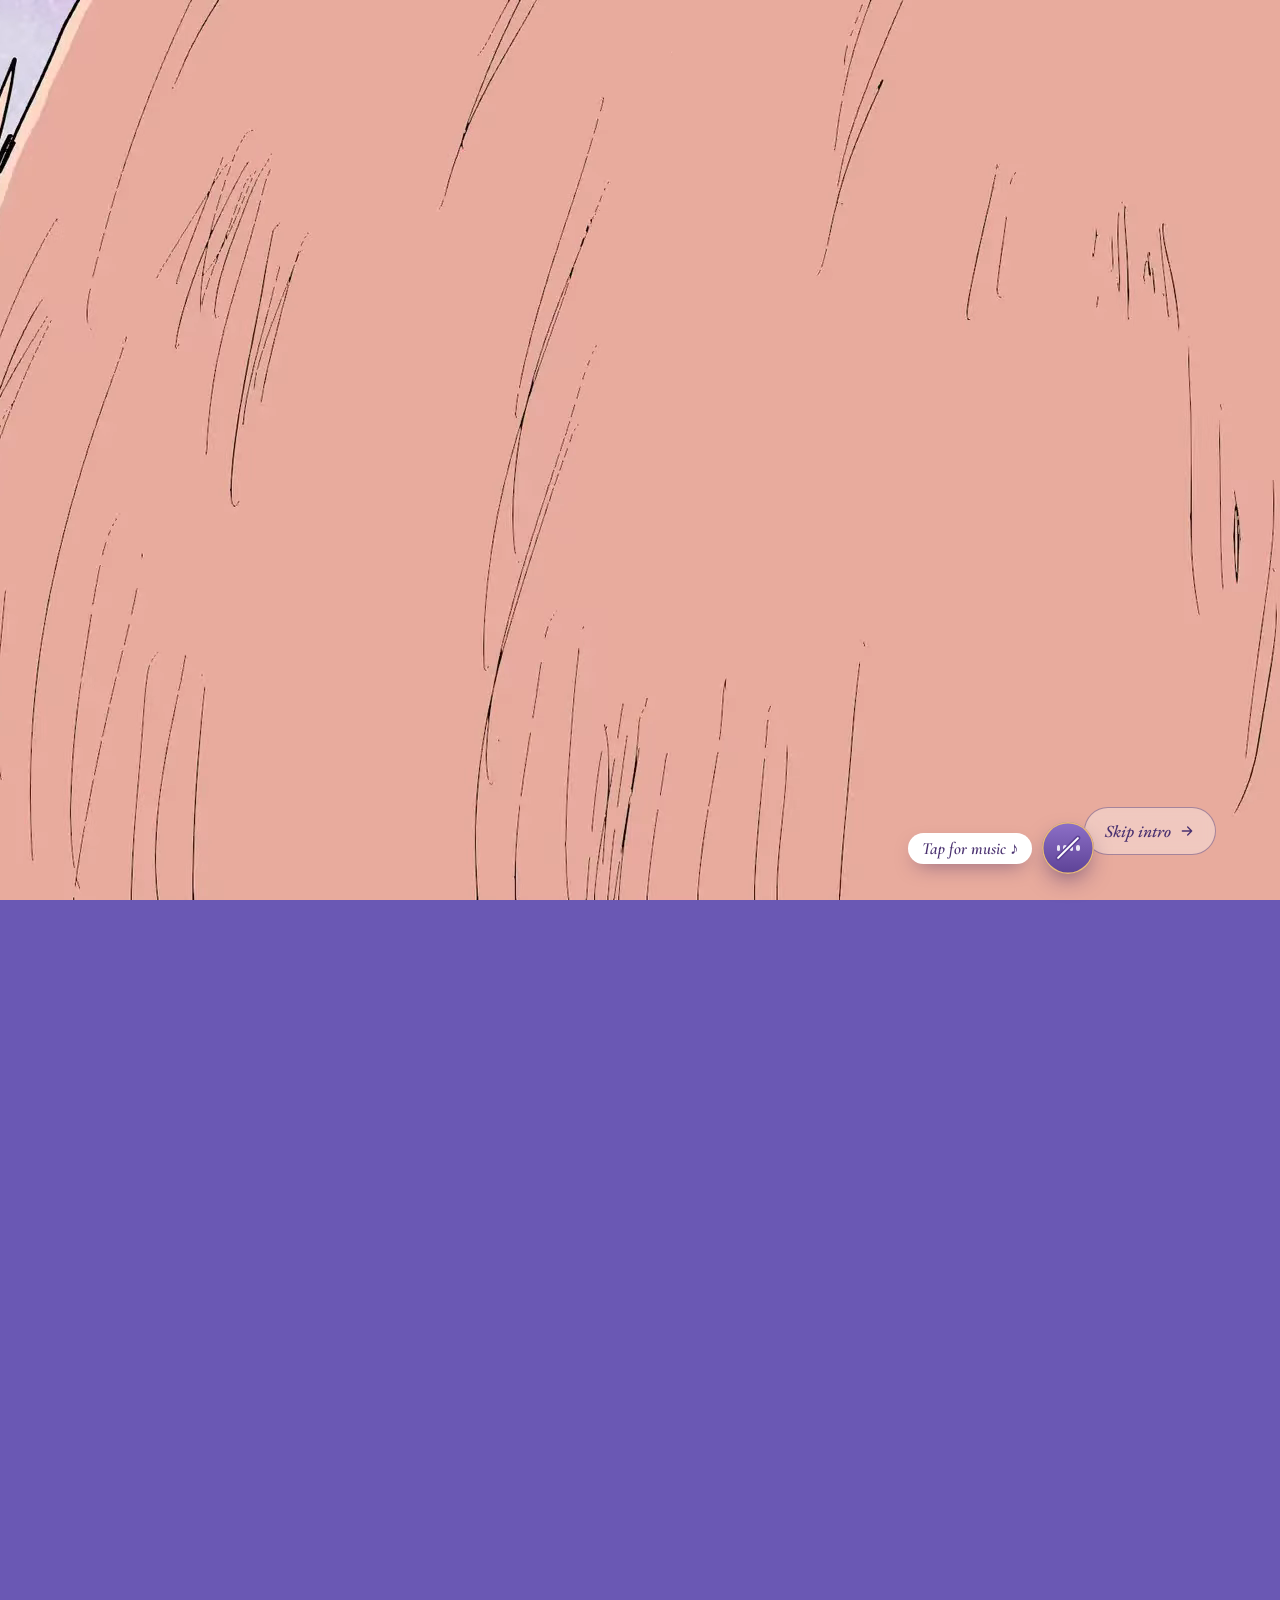
==== commit 402f3266: "Add files via upload" ====
--- a/index.html
+++ b/index.html
@@ -57,13 +57,8 @@
 <!-- ============ Intro loader ============ -->
 <div class="iris" id="iris" aria-hidden="true"></div>
 <div class="loader" id="loader" role="status" aria-live="polite">
-  <video id="introVideo" src="./intro/intro.mp4" poster="./intro/i000.webp" muted playsinline autoplay preload="auto" aria-hidden="true"></video>
+  <video id="introVideo" poster="./intro/i000.webp" muted defaultmuted playsinline webkit-playsinline autoplay preload="auto" disablepictureinpicture aria-hidden="true"><source src="./intro/intro.mp4" type="video/mp4"><source src="./intro/intro.webm" type="video/webm"></video>
   <canvas id="loaderCanvas" aria-hidden="true"></canvas>
-  <div class="loader__ui">
-    <div class="loader__count"><span id="loaderNum">0</span><small>%</small></div>
-    <div class="loader__bar"><i id="loaderBar"></i></div>
-    <p class="loader__hint" data-i18n="loader.hint">Opening Haya's little world ✦</p>
-  </div>
   <button class="loader__skip" id="loaderSkip" type="button"><span data-i18n="loader.skip">Skip intro</span> <svg width="16" height="16"><use href="#i-arrow"/></svg></button>
 </div>
 
--- a/css/style.css
+++ b/css/style.css
@@ -527,3 +527,4 @@
 .loader__ui{display:none!important}
 .loader{background:#d9c8ea url(../intro/i000.webp) center/cover no-repeat}
 .loader video{position:absolute;inset:0;width:100%;height:100%;object-fit:cover;z-index:1}.loader.is-canvas video{display:none}.loader__skip{z-index:3}
+.loader{width:100vw;height:100vh;height:100dvh}.loader video{position:absolute;left:0;top:0;width:100%;height:100%;object-fit:cover;object-position:50% 50%;background:#d9c8ea}
